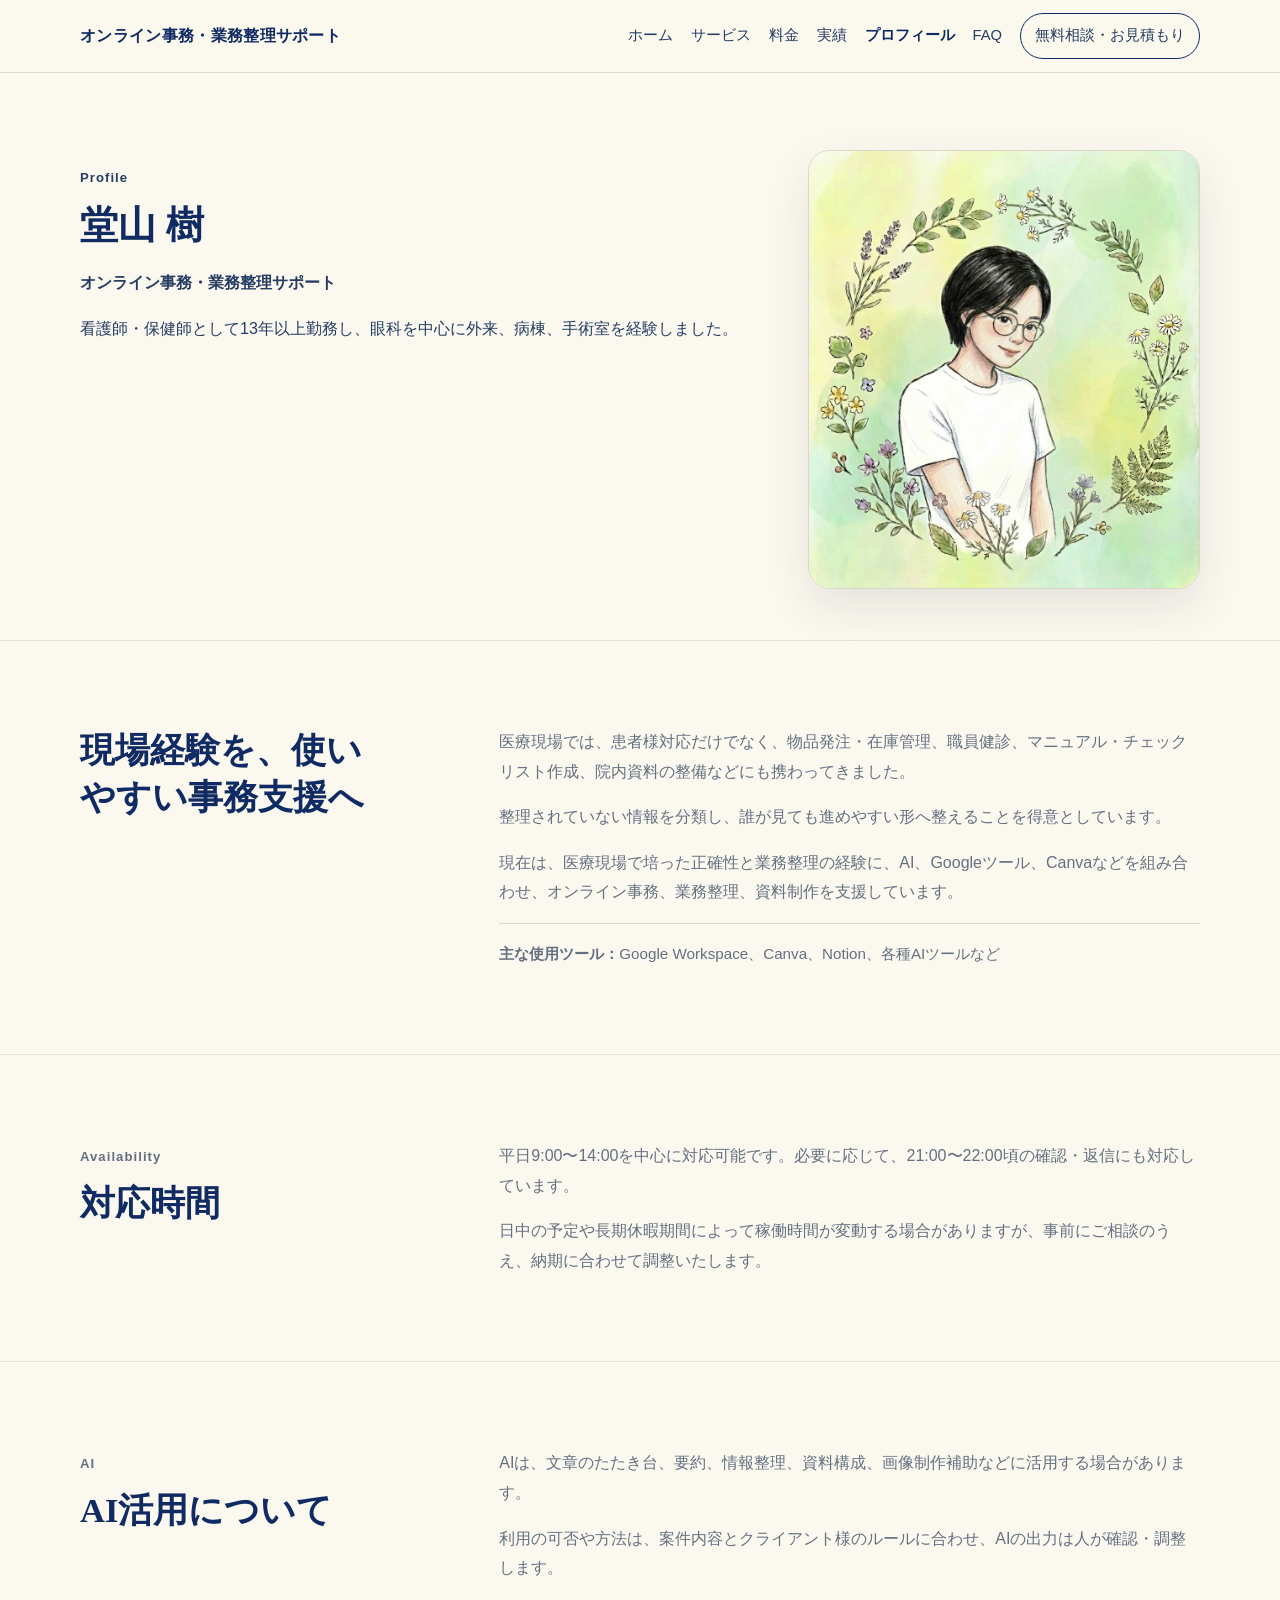
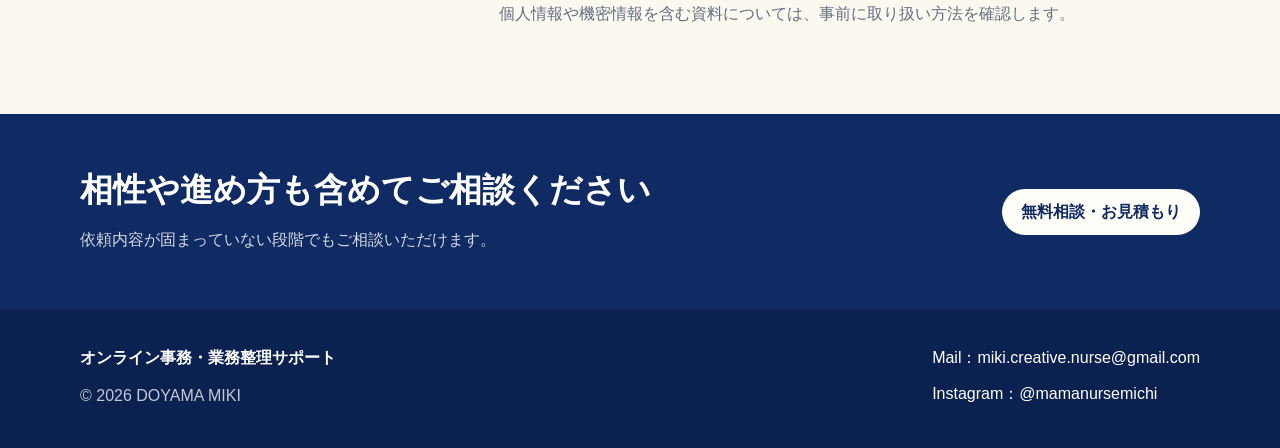
==== about.html @ f0bb1f7d "Refine portfolio copy and layout" ====
<!doctype html>
<html lang="ja">
<head>
  <meta charset="utf-8">
  <meta name="viewport" content="width=device-width, initial-scale=1">
  <title>プロフィール｜オンライン事務・業務整理サポート</title>
  <meta name="description" content="堂山樹のプロフィール、医療現場での経験、使用ツール、対応時間、AI活用方針を掲載しています。">
  <link rel="canonical" href="https://mikicreativenurse.github.io/about.html">
  <link rel="stylesheet" href="assets/css/style.css">
</head>
<body data-page="about">
  <a class="skip-link" href="#main">本文へ移動</a>
  <header class="site-header"><div class="container header-inner"><a class="brand" href="index.html">オンライン事務・<span>業務整理サポート</span></a><button class="menu-toggle" type="button" aria-controls="site-nav" aria-expanded="false">メニュー</button><nav class="site-nav" id="site-nav" aria-label="主要ナビゲーション"><a href="index.html">ホーム</a><a href="services.html">サービス</a><a href="pricing.html">料金</a><a href="works.html">実績</a><a href="about.html" aria-current="page">プロフィール</a><a href="faq.html">FAQ</a><a class="nav-cta form-link" href="#contact">無料相談・お見積もり</a></nav></div></header>
  <main id="main">
    <section class="page-hero about-hero"><div class="container about-layout"><div><p class="section-label">Profile</p><h1>堂山 樹</h1><p class="profile-role">オンライン事務・業務整理サポート</p><p>看護師・保健師として13年以上勤務し、眼科を中心に外来、病棟、手術室を経験しました。</p></div><img src="assets/images/profile-miki.jpeg" alt="堂山樹のプロフィールイラスト" width="920" height="1104"></div></section>

    <section class="section"><div class="container text-columns"><div><h2>現場経験を、使いやすい事務支援へ</h2></div><div><p>医療現場では、患者様対応だけでなく、物品発注・在庫管理、職員健診、マニュアル・チェックリスト作成、院内資料の整備などにも携わってきました。</p><p>整理されていない情報を分類し、誰が見ても進めやすい形へ整えることを得意としています。</p><p>現在は、医療現場で培った正確性と業務整理の経験に、AI、Googleツール、Canvaなどを組み合わせ、オンライン事務、業務整理、資料制作を支援しています。</p><p class="tool-inline"><strong>主な使用ツール：</strong>Google Workspace、Canva、Notion、各種AIツールなど</p></div></div></section>

    <section class="section"><div class="container text-columns"><div><p class="section-label">Availability</p><h2>対応時間</h2></div><div><p>平日9:00〜14:00を中心に対応可能です。必要に応じて、21:00〜22:00頃の確認・返信にも対応しています。</p><p>日中の予定や長期休暇期間によって稼働時間が変動する場合がありますが、事前にご相談のうえ、納期に合わせて調整いたします。</p></div></div></section>

    <section class="section"><div class="container text-columns"><div><p class="section-label">AI</p><h2>AI活用について</h2></div><div><p>AIは、文章のたたき台、要約、情報整理、資料構成、画像制作補助などに活用する場合があります。</p><p>利用の可否や方法は、案件内容とクライアント様のルールに合わせ、AIの出力は人が確認・調整します。</p><p>個人情報や機密情報を含む資料については、事前に取り扱い方法を確認します。</p></div></div></section>

    <section class="final-cta" id="contact"><div class="container cta-panel"><div><h2>相性や進め方も含めてご相談ください</h2><p>依頼内容が固まっていない段階でもご相談いただけます。</p></div><a class="button light form-link" href="#contact">無料相談・お見積もり</a></div></section>
  </main>
  <footer class="site-footer"><div class="container footer-grid"><div><strong>オンライン事務・業務整理サポート</strong><p>© 2026 DOYAMA MIKI</p></div><div><a href="mailto:miki.creative.nurse@gmail.com">Mail：miki.creative.nurse@gmail.com</a><a href="https://www.instagram.com/mamanursemichi" target="_blank" rel="noopener">Instagram：@mamanursemichi</a></div></div></footer>
  <script src="assets/js/main.js"></script>
</body>
</html>
---- assets/css/style.css ----
:root {
  --ivory: #fbf8ef;
  --paper: #fffdf8;
  --navy: #102b63;
  --navy-soft: #263d63;
  --text: #24313f;
  --muted: #647080;
  --sage: #7fa06f;
  --sage-soft: #dce8d3;
  --line: #ddd6c8;
  --shadow: 0 18px 45px rgba(21, 35, 52, .10);
  --radius: 8px;
  --serif: "Yu Mincho", "Hiragino Mincho ProN", "Noto Serif JP", serif;
  --sans: "Yu Gothic", "Yu Gothic UI", "Hiragino Kaku Gothic ProN", Meiryo, sans-serif;
}
* { box-sizing: border-box; }
html { scroll-behavior: smooth; }
body {
  margin: 0;
  font-family: var(--sans);
  color: var(--text);
  background: var(--ivory);
  font-size: 16px;
  line-height: 1.85;
  overflow-x: hidden;
}
a { color: var(--navy); text-decoration-thickness: 1px; text-underline-offset: 4px; }
a:hover { color: #315a91; }
img { max-width: 100%; display: block; height: auto; }
ul, ol { margin: 0; padding-left: 1.25em; }
li + li { margin-top: .35rem; }
h1, h2 { font-family: var(--serif); color: var(--navy); line-height: 1.35; margin: 0; font-weight: 700; text-wrap: balance; letter-spacing: 0; }
h1 { font-size: clamp(2rem, 3vw, 2.7rem); letter-spacing: 0; }
h1 span { display: inline-block; }
.hero-line-a span { display: inline; }
h2 { font-size: clamp(1.65rem, 2.7vw, 2.75rem); }
h3 { margin: 0 0 .55rem; color: var(--navy); font-size: 1.08rem; line-height: 1.45; }
p { margin: 0; }
p + p { margin-top: 1rem; }
button, input, textarea { font: inherit; }
.container { width: min(1120px, calc(100% - 48px)); margin: 0 auto; }
.narrow { width: min(820px, calc(100% - 48px)); }
.section { padding: clamp(52px, 7vw, 86px) 0; border-top: 1px solid rgba(221,214,200,.65); }
.section-tight { padding: clamp(42px, 6vw, 72px) 0 clamp(44px, 6vw, 72px); }
.compact-section { padding: 34px 0; }
.section-label, .lead-label, .service-kicker {
  display: inline-block;
  color: var(--sage);
  font-weight: 700;
  letter-spacing: .08em;
  font-size: .82rem;
  margin-bottom: .65rem;
}
.skip-link { position: absolute; left: 16px; top: -80px; background: var(--navy); color: #fff; padding: 10px 14px; z-index: 100; }
.skip-link:focus { top: 16px; }
.site-header {
  position: sticky;
  top: 0;
  z-index: 50;
  background: rgba(251,248,239,.94);
  backdrop-filter: blur(14px);
  border-bottom: 1px solid rgba(221,214,200,.8);
}
.header-inner { min-height: 72px; display: flex; align-items: center; justify-content: space-between; gap: 20px; }
.brand { font-weight: 700; color: var(--navy); text-decoration: none; font-size: 1rem; letter-spacing: .02em; white-space: nowrap; }
.site-nav { display: flex; align-items: center; gap: 18px; font-size: .92rem; }
.site-nav a { text-decoration: none; color: var(--navy-soft); }
.site-nav a[aria-current="page"] { color: var(--navy); font-weight: 700; }
.nav-cta { border: 1px solid var(--navy); padding: 8px 14px; border-radius: 999px; }
.menu-toggle { display: none; border: 1px solid var(--line); background: var(--paper); color: var(--navy); border-radius: 999px; padding: 8px 14px; min-height: 44px; }
.button { display: inline-flex; align-items: center; justify-content: center; min-height: 46px; padding: 10px 18px; border-radius: 999px; font-weight: 700; text-decoration: none; border: 1px solid transparent; line-height: 1.4; }
.button.primary { background: var(--navy); color: #fff; }
.button.secondary { border-color: var(--sage); background: rgba(255,255,255,.45); color: var(--navy); }
.button.light { background: var(--paper); color: var(--navy); }
.button-row { display: flex; gap: 12px; flex-wrap: wrap; margin-top: 28px; }
.text-link { font-weight: 700; }
.hero-layout { display: grid; grid-template-columns: minmax(0, 1fr) minmax(420px, .98fr); align-items: center; gap: clamp(18px, 3vw, 34px); }
.hero-copy p:not(.lead-label) { color: var(--navy-soft); font-size: 1.03rem; margin-top: 18px; max-width: 650px; }
.hero-visual { margin: 0 -2.5vw 0 0; position: relative; }
.hero-visual::before { content: ""; position: absolute; inset: 0 auto 0 0; width: 28%; background: linear-gradient(90deg, var(--ivory) 0%, rgba(251,248,239,.74) 38%, rgba(251,248,239,0) 100%); z-index: 1; pointer-events: none; }
.hero-visual img { border-radius: 0; box-shadow: 0 14px 34px rgba(21,35,52,.06); border: 0; aspect-ratio: 16 / 10; object-fit: cover; width: min(680px, 46vw); max-width: none; }
.split-heading { display: grid; grid-template-columns: minmax(220px, .7fr) minmax(0, 1fr); gap: 36px; align-items: end; margin-bottom: 28px; }
.split-heading > p { color: var(--muted); max-width: 680px; }
.service-overview { display: grid; gap: 18px; align-items: stretch; }
.service-feature, .service-list article, .work-card, .note-block, .price-table-wrap, .work-entry, .faq-item {
  background: rgba(255,253,248,.82);
  border: 1px solid var(--line);
  border-radius: var(--radius);
}
.service-feature { padding: 26px 0; min-height: 0; display: grid; grid-template-columns: minmax(0, 1fr) auto; gap: 24px; align-items: center; border-left: 0; border-right: 0; background: transparent; }
.service-feature h3 { font-size: 1.55rem; font-family: var(--serif); }
.service-feature-action { text-align: right; min-width: 150px; }
.service-list { display: grid; grid-template-columns: repeat(3, minmax(0, 1fr)); gap: 0; border-top: 1px solid var(--line); border-bottom: 1px solid var(--line); }
.service-list article { padding: 22px 18px; display: grid; grid-template-rows: auto 1fr auto auto; gap: 8px; align-items: start; border: 0; border-right: 1px solid var(--line); background: transparent; border-radius: 0; min-height: 100%; }
.service-list article:last-child { border-right: 0; }
.service-list article p { margin: 0; color: var(--muted); grid-column: 1 / -1; }
.service-list article a { grid-column: 1 / -1; font-weight: 700; }
.price-line { color: var(--navy); font-weight: 700; }
.price-strip { display: grid; grid-template-columns: 220px 1fr auto; gap: 24px; align-items: center; border-top: 2px solid var(--sage-soft); border-bottom: 2px solid var(--sage-soft); padding: 24px 0; }
.price-strip dl { margin: 0; display: grid; grid-template-columns: repeat(3, 1fr); gap: 16px; }
.price-strip dt { color: var(--muted); font-size: .9rem; }
.price-strip dd { margin: 0; color: var(--navy); font-size: 1.18rem; font-weight: 700; }
.reason-layout { display: grid; grid-template-columns: minmax(260px, .8fr) minmax(0, 1.2fr); gap: 54px; align-items: start; }
.reason-layout p { color: var(--muted); margin-top: 16px; }
.reason-list { list-style: none; counter-reset: reason; padding: 0; border-top: 1px solid var(--line); }
.reason-list li { counter-increment: reason; display: grid; grid-template-columns: 54px minmax(0, .8fr) minmax(0, 1.2fr); gap: 16px; padding: 22px 0; border-bottom: 1px solid var(--line); margin: 0; }
.reason-list li::before { content: "0" counter(reason); color: var(--sage); font-weight: 700; }
.reason-list strong { text-wrap: balance; }
.reason-list span { color: var(--muted); }
.works-preview { display: grid; grid-template-columns: repeat(3, 1fr); gap: 18px; }
.work-card { overflow: hidden; }
.work-card img { width: 100%; aspect-ratio: 4 / 3; object-fit: cover; background: #fff; }
.work-card div { padding: 18px; }
.work-card span { color: var(--sage); font-size: .82rem; font-weight: 700; }
.work-card p { color: var(--muted); font-size: .95rem; }
.center-link { text-align: center; margin-top: 26px; }
.about-mini { display: grid; grid-template-columns: 150px minmax(0, 1fr); gap: 28px; align-items: center; max-width: 850px; }
.about-mini img { border-radius: 18px; aspect-ratio: 1 / 1.12; object-fit: cover; object-position: center 34%; border: 1px solid var(--line); }
.about-mini p { color: var(--muted); }
.final-cta { padding: 54px 0; background: var(--navy); color: #fff; }
.cta-panel { display: grid; grid-template-columns: minmax(0, 1fr) auto; gap: 28px; align-items: center; }
.final-cta h2 { color: #fff; font-size: clamp(1.5rem, 2.6vw, 2.4rem); }
.final-cta p { margin-top: 12px; color: rgba(255,255,255,.82); }
.site-footer { padding: 34px 0; background: #0b214f; color: #fff; }
.footer-grid { display: grid; grid-template-columns: 1fr auto; gap: 24px; align-items: start; }
.site-footer p { color: rgba(255,255,255,.75); margin-top: 8px; }
.site-footer a { display: block; color: #fff; text-decoration: none; margin-bottom: 6px; }
.page-hero { padding: clamp(64px, 6vw, 80px) 0 clamp(30px, 4vw, 52px); }
.page-hero p { color: var(--navy-soft); margin-top: 16px; }
.detail-row { display: grid; grid-template-columns: minmax(250px, .72fr) minmax(0, 1.28fr); gap: 48px; align-items: start; }
.detail-body { border-top: 1px solid var(--line); padding-top: 8px; }
.detail-body h3 { margin-top: 20px; }
.inline-actions { display: flex; flex-wrap: wrap; gap: 14px; align-items: center; margin-top: 22px; }
.pricing-layout { display: grid; grid-template-columns: minmax(250px, .7fr) minmax(0, 1.3fr); gap: 38px; align-items: start; }
.price-table-wrap { overflow: hidden; }
.price-table { width: 100%; border-collapse: collapse; }
.price-table th, .price-table td { text-align: left; padding: 16px 18px; border-bottom: 1px solid var(--line); vertical-align: top; }
.price-table th { color: var(--navy); font-weight: 700; width: 48%; }
.price-table td { color: var(--text); font-weight: 700; }
.price-table tr:last-child th, .price-table tr:last-child td { border-bottom: 0; }
.note-block { padding: 24px; margin-top: 22px; }
.note-block h3 + p { margin-top: 0; }
.note-block h3:not(:first-child) { margin-top: 20px; }
.example-list { margin-top: 26px; }
.monitor-note { margin-top: 22px; border-left: 3px solid var(--sage); padding: 2px 0 2px 18px; color: var(--muted); font-size: .94rem; }
.monitor-note h3 { margin: 0 0 .3rem; font-size: 1rem; }
.monitor-note h3:not(:first-child) { margin-top: 1rem; }
.price-notice-section { padding: 32px 0; }
.price-notice { border-left: 3px solid var(--sage); padding-left: 18px; color: var(--navy-soft); }
.example-list > div { display: grid; grid-template-columns: repeat(3, 1fr); gap: 18px; margin-top: 12px; }
.example-list article { border-top: 2px solid var(--sage-soft); padding-top: 14px; }
.works-grid { display: grid; grid-template-columns: repeat(2, minmax(0, 1fr)); gap: 24px; align-items: start; }
.work-entry { overflow: hidden; display: grid; grid-template-rows: auto 1fr; }
.work-entry.wide, .work-entry.instagram-entry { grid-column: 1 / -1; grid-template-columns: minmax(320px, .9fr) minmax(0, 1.1fr); grid-template-rows: auto; }
.work-entry > img { width: 100%; max-height: 560px; object-fit: contain; background: #fff; padding: 10px; border-bottom: 1px solid var(--line); }
.work-entry.wide > img, .work-entry.instagram-entry > .insta-strip { border-bottom: 0; border-right: 1px solid var(--line); }
.work-entry > div:not(.insta-strip) { padding: 24px; }
.work-entry p { color: var(--muted); }
.work-entry .work-type { display: inline-block; margin: 4px 0 14px; padding: 3px 9px; border-left: 2px solid var(--sage); color: var(--sage); font-size: .82rem; font-weight: 700; }
.work-entry a { display: inline-block; margin-top: 18px; font-weight: 700; }
.insta-strip { display: flex; gap: 0; padding: 18px; background: var(--paper); align-items: center; justify-content: center; }
.insta-strip img { width: 34%; aspect-ratio: 1 / 1; object-fit: cover; border: 1px solid var(--line); box-shadow: var(--shadow); }
.insta-strip img:nth-child(2) { transform: translateY(-10px); margin-left: -18px; z-index: 2; }
.insta-strip img:nth-child(3) { transform: translateY(12px); margin-left: -18px; }
.about-layout { display: grid; grid-template-columns: minmax(0, 65%) minmax(220px, 35%); gap: 26px; align-items: start; }
.about-layout img { border-radius: 22px; border: 1px solid var(--line); box-shadow: var(--shadow); aspect-ratio: 1 / 1.12; object-fit: cover; object-position: center 34%; }
.profile-role { font-weight: 700; color: var(--navy); }
.text-columns, .tool-layout { display: grid; grid-template-columns: minmax(240px, .7fr) minmax(0, 1.3fr); gap: 42px; align-items: start; }
.text-columns p { color: var(--muted); }
.tool-inline { padding-top: 16px; border-top: 1px solid var(--line); font-size: .95rem; }
.tool-list { list-style: none; padding: 0; display: grid; grid-template-columns: repeat(3, 1fr); gap: 12px; }
.tool-list li { margin: 0; padding: 13px 14px; border-top: 1px solid var(--line); color: var(--navy); font-weight: 700; }
.faq-list { max-width: 880px; }
.faq-item { margin-bottom: 12px; overflow: hidden; }
.faq-item h2 { font-family: var(--sans); font-size: 1rem; }
.faq-item button { width: 100%; min-height: 58px; text-align: left; border: 0; background: transparent; color: var(--navy); font-weight: 700; padding: 16px 54px 16px 18px; position: relative; cursor: pointer; }
.faq-item button::after { content: "+"; position: absolute; right: 20px; top: 50%; transform: translateY(-50%); color: var(--sage); font-size: 1.4rem; }
.faq-item button[aria-expanded="true"]::after { content: "−"; }
.faq-panel { display: none; padding: 0 18px 18px; color: var(--muted); }
.faq-item.is-open .faq-panel { display: block; }
:focus-visible { outline: 3px solid rgba(127,160,111,.65); outline-offset: 3px; }
@media (max-width: 980px) {
  .site-nav { position: fixed; inset: 72px 16px auto 16px; display: none; flex-direction: column; align-items: stretch; gap: 0; background: var(--paper); border: 1px solid var(--line); border-radius: 16px; box-shadow: var(--shadow); padding: 12px; }
  .site-nav.is-open { display: flex; }
  .site-nav a { padding: 12px; border-bottom: 1px solid rgba(221,214,200,.65); }
  .site-nav a:last-child { border-bottom: 0; }
  .nav-cta { border-radius: 8px; text-align: center; margin-top: 8px; }
  .menu-toggle { display: inline-flex; align-items: center; justify-content: center; }
  .hero-layout, .service-overview, .reason-layout, .detail-row, .pricing-layout, .text-columns, .tool-layout { grid-template-columns: 1fr; }
  .hero-layout { gap: 28px; }
  .hero-visual { margin-right: 0; }
  .hero-visual::before { display: none; }
  .hero-visual img { width: 100%; max-width: 100%; }
  .split-heading, .price-strip, .cta-panel, .footer-grid, .about-layout { grid-template-columns: 1fr; }
  .service-list, .price-strip dl, .works-preview, .example-list > div { grid-template-columns: 1fr; }
  .service-list article { border-right: 0; border-bottom: 1px solid var(--line); }
  .service-list article:last-child { border-bottom: 0; }
  .work-entry.wide, .work-entry.instagram-entry { grid-template-columns: 1fr; }
  .work-entry.wide > img, .work-entry.instagram-entry > .insta-strip { border-right: 0; border-bottom: 1px solid var(--line); }
  .tool-list { grid-template-columns: repeat(2, 1fr); }
}
@media (max-width: 640px) {
  body { font-size: 16px; line-height: 1.78; }
  .container, .narrow { width: min(100% - 34px, 1120px); }
  .header-inner { min-height: 64px; }
  .brand { font-size: .92rem; max-width: 220px; white-space: normal; line-height: 1.35; }
  .brand span { display: block; }
  .site-nav { inset: 64px 12px auto 12px; }
  .page-hero { padding: 44px 0 34px; }
  .section { padding: 46px 0; }
  .section-tight { padding-top: 28px; }
  h1 { font-size: clamp(1.48rem, 6.3vw, 1.85rem); }
  h1 span { display: block; }
  .hero-line-a span { display: block; }
  .hero-copy h1 span:last-child { display: inline-block; white-space: nowrap; }
  h2 { font-size: clamp(1.45rem, 7vw, 2rem); }
  .hero-copy p:not(.lead-label) { font-size: 1rem; }
  .hero-visual img { aspect-ratio: 16 / 10; max-height: 260px; }
  .button-row, .inline-actions { flex-direction: column; align-items: stretch; }
  .button { width: 100%; }
  .service-list article { grid-template-columns: 1fr; }
  .service-feature { grid-template-columns: 1fr; gap: 12px; }
  .service-feature-action { text-align: left; min-width: 0; }
  .service-feature, .service-list article, .note-block, .work-entry > div:not(.insta-strip) { padding: 18px; }
  .reason-list li { grid-template-columns: 42px 1fr; }
  .reason-list span { grid-column: 2; }
  .about-mini { grid-template-columns: 1fr; }
  .about-mini img { width: 150px; }
  .works-grid { grid-template-columns: 1fr; }
  .work-entry > img { max-height: none; }
  .insta-strip { min-height: 260px; }
  .insta-strip { overflow: hidden; }
  .insta-strip img { width: 38%; }
  .tool-list { grid-template-columns: 1fr; }
  .price-table, .price-table tbody, .price-table tr, .price-table th, .price-table td { display: block; width: 100%; }
  .price-table th { padding-bottom: 4px; border-bottom: 0; }
  .price-table td { padding-top: 0; }
  .about-layout img { width: 220px; }
}
@media (prefers-reduced-motion: reduce) {
  *, *::before, *::after { animation-duration: .001ms !important; animation-iteration-count: 1 !important; scroll-behavior: auto !important; transition-duration: .001ms !important; }
}
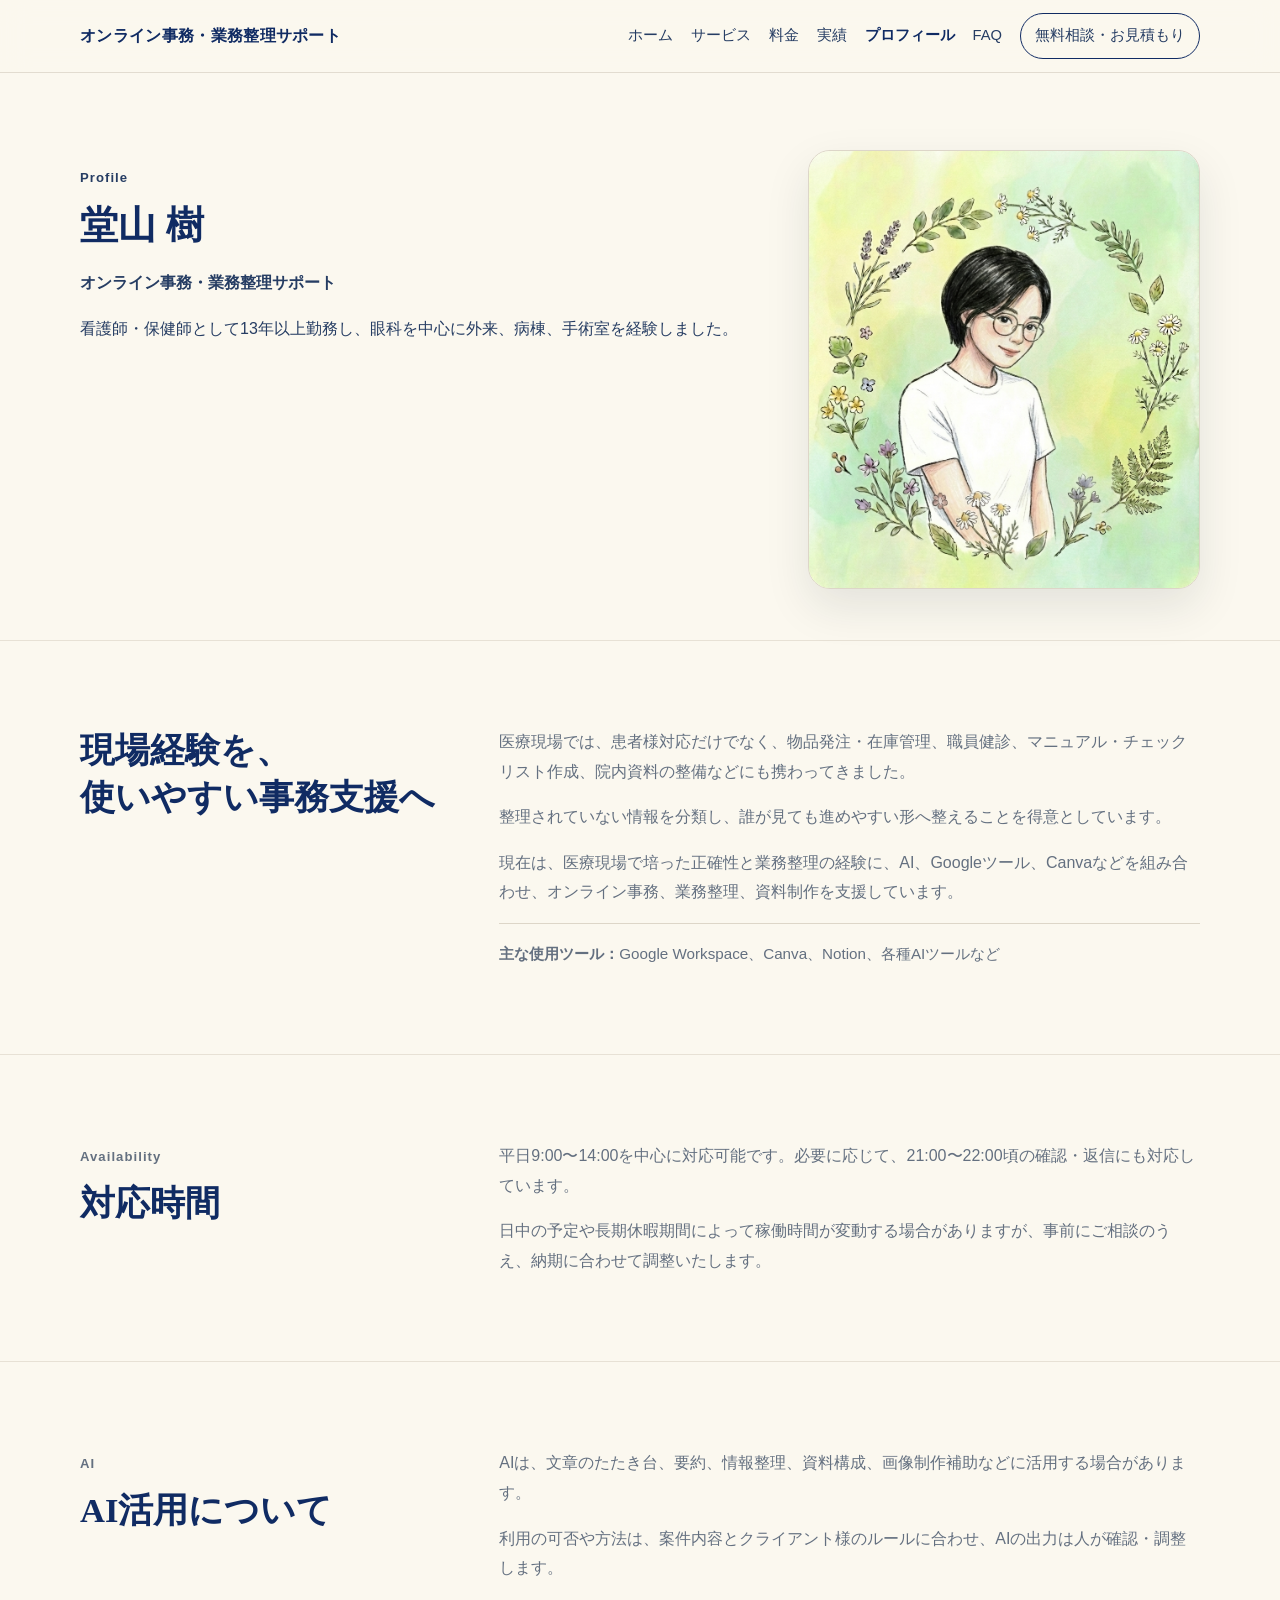
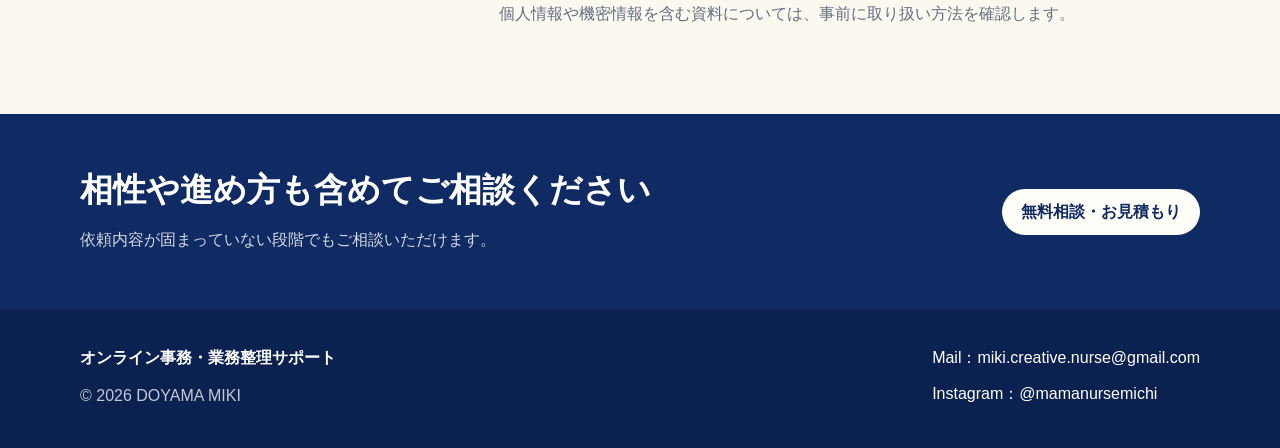
==== commit a2859414: "Apply final pre-publication review fixes" ====
--- a/about.html
+++ b/about.html
@@ -14,13 +14,13 @@
   <main id="main">
     <section class="page-hero about-hero"><div class="container about-layout"><div><p class="section-label">Profile</p><h1>堂山 樹</h1><p class="profile-role">オンライン事務・業務整理サポート</p><p>看護師・保健師として13年以上勤務し、眼科を中心に外来、病棟、手術室を経験しました。</p></div><img src="assets/images/profile-miki.jpeg" alt="堂山樹のプロフィールイラスト" width="920" height="1104"></div></section>
 
-    <section class="section"><div class="container text-columns"><div><h2>現場経験を、使いやすい事務支援へ</h2></div><div><p>医療現場では、患者様対応だけでなく、物品発注・在庫管理、職員健診、マニュアル・チェックリスト作成、院内資料の整備などにも携わってきました。</p><p>整理されていない情報を分類し、誰が見ても進めやすい形へ整えることを得意としています。</p><p>現在は、医療現場で培った正確性と業務整理の経験に、AI、Googleツール、Canvaなどを組み合わせ、オンライン事務、業務整理、資料制作を支援しています。</p><p class="tool-inline"><strong>主な使用ツール：</strong>Google Workspace、Canva、Notion、各種AIツールなど</p></div></div></section>
+    <section class="section"><div class="container text-columns"><div><h2>現場経験を、<span class="no-break">使いやすい</span>事務支援へ</h2></div><div><p>医療現場では、患者様対応だけでなく、物品発注・在庫管理、職員健診、<span class="no-break">マニュアル</span>・チェックリスト作成、院内資料の整備などにも携わってきました。</p><p>整理されていない情報を分類し、誰が見ても進めやすい形へ整えることを得意としています。</p><p>現在は、医療現場で培った正確性と業務整理の経験に、AI、Googleツール、Canvaなどを組み合わせ、オンライン事務、業務整理、資料制作を支援しています。</p><p class="tool-inline"><strong>主な使用ツール：</strong>Google Workspace、Canva、Notion、各種AIツールなど</p></div></div></section>
 
     <section class="section"><div class="container text-columns"><div><p class="section-label">Availability</p><h2>対応時間</h2></div><div><p>平日9:00〜14:00を中心に対応可能です。必要に応じて、21:00〜22:00頃の確認・返信にも対応しています。</p><p>日中の予定や長期休暇期間によって稼働時間が変動する場合がありますが、事前にご相談のうえ、納期に合わせて調整いたします。</p></div></div></section>
 
-    <section class="section"><div class="container text-columns"><div><p class="section-label">AI</p><h2>AI活用について</h2></div><div><p>AIは、文章のたたき台、要約、情報整理、資料構成、画像制作補助などに活用する場合があります。</p><p>利用の可否や方法は、案件内容とクライアント様のルールに合わせ、AIの出力は人が確認・調整します。</p><p>個人情報や機密情報を含む資料については、事前に取り扱い方法を確認します。</p></div></div></section>
+    <section class="section"><div class="container text-columns"><div><p class="section-label">AI</p><h2>AI活用について</h2></div><div><p>AIは、文章のたたき台、要約、情報整理、資料構成、画像制作補助などに活用する場合があります。</p><p>利用の可否や方法は、案件内容とクライアント様のルールに合わせ、AIの出力は人が<span class="no-break">確認</span>・調整します。</p><p>個人情報や機密情報を含む資料については、事前に取り扱い方法を確認します。</p></div></div></section>
 
-    <section class="final-cta" id="contact"><div class="container cta-panel"><div><h2>相性や進め方も含めてご相談ください</h2><p>依頼内容が固まっていない段階でもご相談いただけます。</p></div><a class="button light form-link" href="#contact">無料相談・お見積もり</a></div></section>
+    <section class="final-cta" id="contact"><div class="container cta-panel"><div><h2>相性や進め方も<span class="no-break">含めて</span>ご相談ください</h2><p>依頼内容が固まっていない段階でもご相談いただけます。</p></div><a class="button light form-link" href="#contact">無料相談・お見積もり</a></div></section>
   </main>
   <footer class="site-footer"><div class="container footer-grid"><div><strong>オンライン事務・業務整理サポート</strong><p>© 2026 DOYAMA MIKI</p></div><div><a href="mailto:miki.creative.nurse@gmail.com">Mail：miki.creative.nurse@gmail.com</a><a href="https://www.instagram.com/mamanursemichi" target="_blank" rel="noopener">Instagram：@mamanursemichi</a></div></div></footer>
   <script src="assets/js/main.js"></script>
--- a/assets/css/style.css
+++ b/assets/css/style.css
@@ -29,10 +29,11 @@
 img { max-width: 100%; display: block; height: auto; }
 ul, ol { margin: 0; padding-left: 1.25em; }
 li + li { margin-top: .35rem; }
-h1, h2 { font-family: var(--serif); color: var(--navy); line-height: 1.35; margin: 0; font-weight: 700; text-wrap: balance; letter-spacing: 0; }
+h1, h2 { font-family: var(--serif); color: var(--navy); line-height: 1.35; margin: 0; font-weight: 700; letter-spacing: 0; line-break: strict; overflow-wrap: anywhere; }
 h1 { font-size: clamp(2rem, 3vw, 2.7rem); letter-spacing: 0; }
 h1 span { display: inline-block; }
 .hero-line-a span { display: inline; }
+.no-break { white-space: nowrap; }
 h2 { font-size: clamp(1.65rem, 2.7vw, 2.75rem); }
 h3 { margin: 0 0 .55rem; color: var(--navy); font-size: 1.08rem; line-height: 1.45; }
 p { margin: 0; }
@@ -105,7 +106,7 @@
 .reason-list { list-style: none; counter-reset: reason; padding: 0; border-top: 1px solid var(--line); }
 .reason-list li { counter-increment: reason; display: grid; grid-template-columns: 54px minmax(0, .8fr) minmax(0, 1.2fr); gap: 16px; padding: 22px 0; border-bottom: 1px solid var(--line); margin: 0; }
 .reason-list li::before { content: "0" counter(reason); color: var(--sage); font-weight: 700; }
-.reason-list strong { text-wrap: balance; }
+.reason-list strong { line-break: strict; }
 .reason-list span { color: var(--muted); }
 .works-preview { display: grid; grid-template-columns: repeat(3, 1fr); gap: 18px; }
 .work-card { overflow: hidden; }
@@ -151,9 +152,10 @@
 .example-list article { border-top: 2px solid var(--sage-soft); padding-top: 14px; }
 .works-grid { display: grid; grid-template-columns: repeat(2, minmax(0, 1fr)); gap: 24px; align-items: start; }
 .work-entry { overflow: hidden; display: grid; grid-template-rows: auto 1fr; }
-.work-entry.wide, .work-entry.instagram-entry { grid-column: 1 / -1; grid-template-columns: minmax(320px, .9fr) minmax(0, 1.1fr); grid-template-rows: auto; }
+.work-entry.wide { grid-column: 1 / -1; grid-template-columns: minmax(320px, .9fr) minmax(0, 1.1fr); grid-template-rows: auto; }
 .work-entry > img { width: 100%; max-height: 560px; object-fit: contain; background: #fff; padding: 10px; border-bottom: 1px solid var(--line); }
-.work-entry.wide > img, .work-entry.instagram-entry > .insta-strip { border-bottom: 0; border-right: 1px solid var(--line); }
+.work-entry.wide > img { border-bottom: 0; border-right: 1px solid var(--line); }
+.work-entry.instagram-entry > .insta-strip { border-bottom: 1px solid var(--line); }
 .work-entry > div:not(.insta-strip) { padding: 24px; }
 .work-entry p { color: var(--muted); }
 .work-entry .work-type { display: inline-block; margin: 4px 0 14px; padding: 3px 9px; border-left: 2px solid var(--sage); color: var(--sage); font-size: .82rem; font-weight: 700; }
@@ -195,7 +197,7 @@
   .service-list, .price-strip dl, .works-preview, .example-list > div { grid-template-columns: 1fr; }
   .service-list article { border-right: 0; border-bottom: 1px solid var(--line); }
   .service-list article:last-child { border-bottom: 0; }
-  .work-entry.wide, .work-entry.instagram-entry { grid-template-columns: 1fr; }
+  .work-entry.wide { grid-template-columns: 1fr; }
   .work-entry.wide > img, .work-entry.instagram-entry > .insta-strip { border-right: 0; border-bottom: 1px solid var(--line); }
   .tool-list { grid-template-columns: repeat(2, 1fr); }
 }
@@ -226,6 +228,7 @@
   .reason-list span { grid-column: 2; }
   .about-mini { grid-template-columns: 1fr; }
   .about-mini img { width: 150px; }
+  .work-card img { aspect-ratio: 16 / 10; object-fit: contain; background: #fff; max-height: 190px; padding: 8px; }
   .works-grid { grid-template-columns: 1fr; }
   .work-entry > img { max-height: none; }
   .insta-strip { min-height: 260px; }
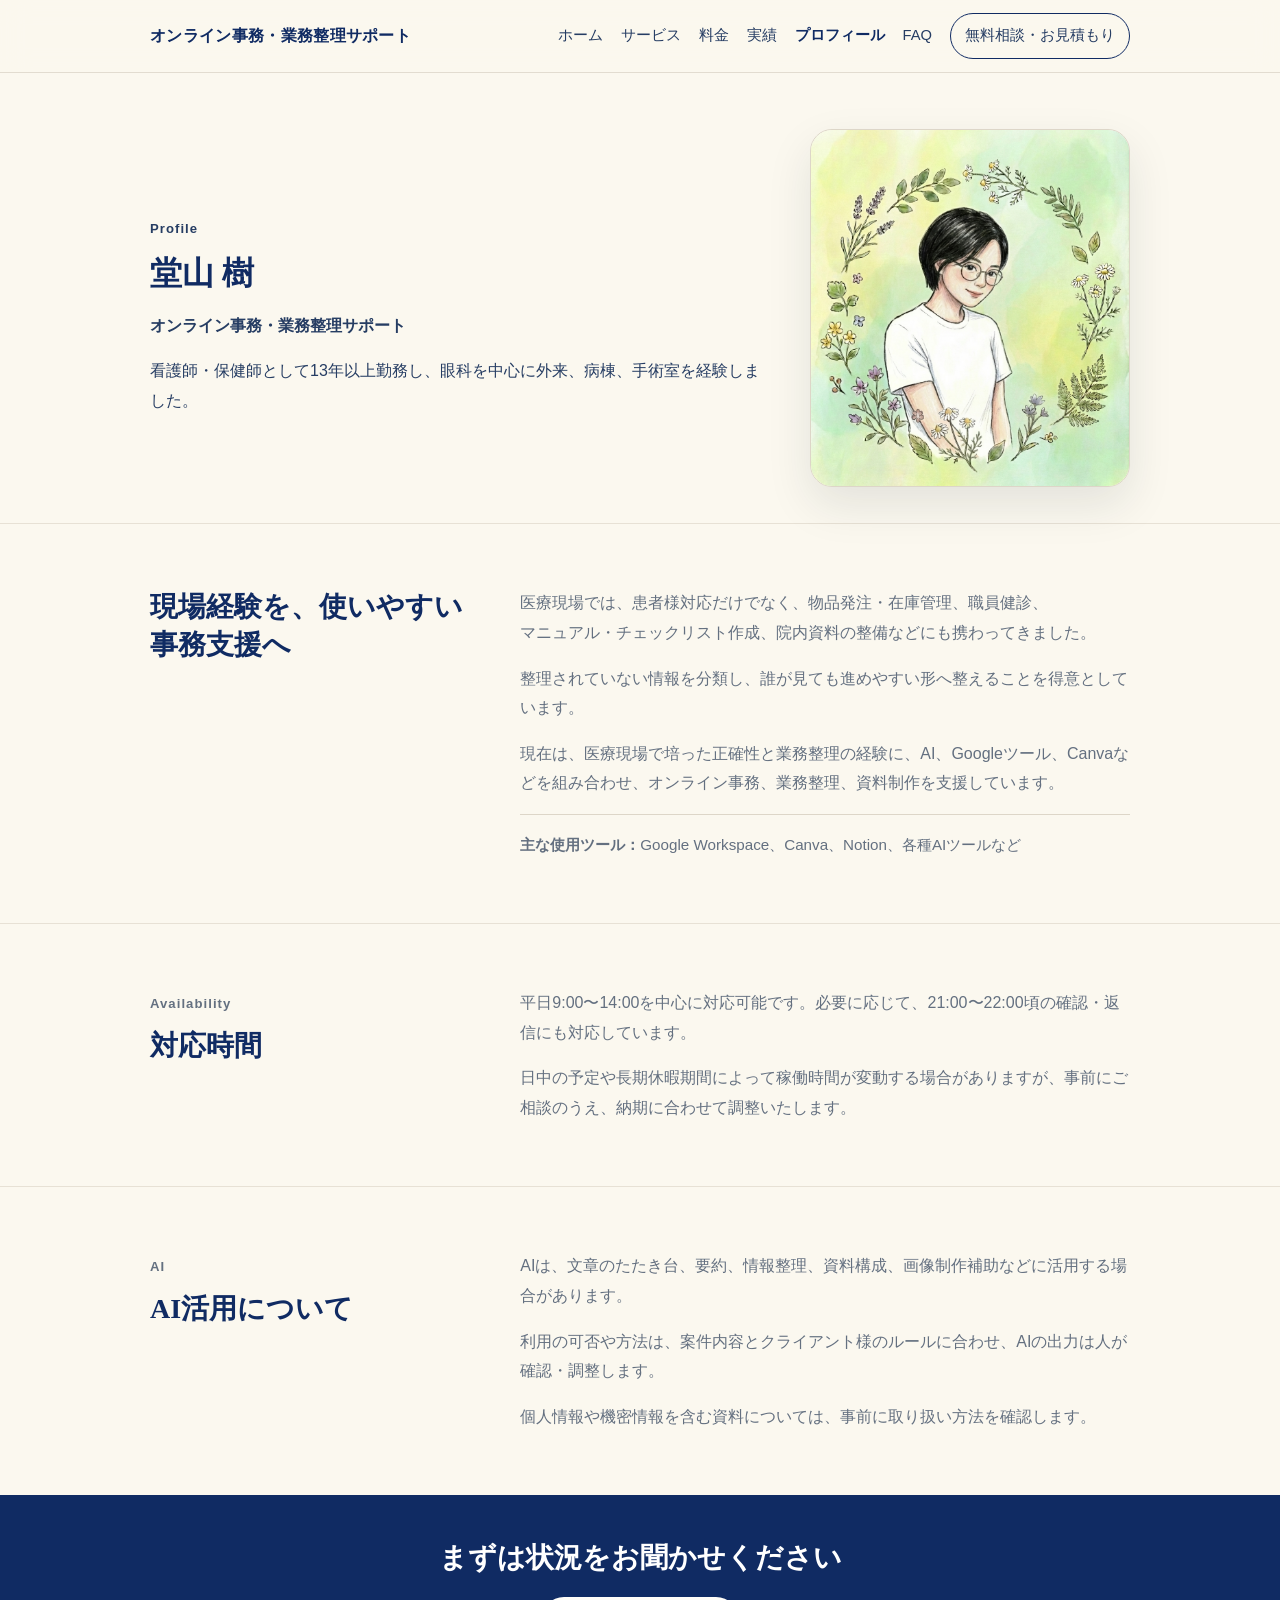
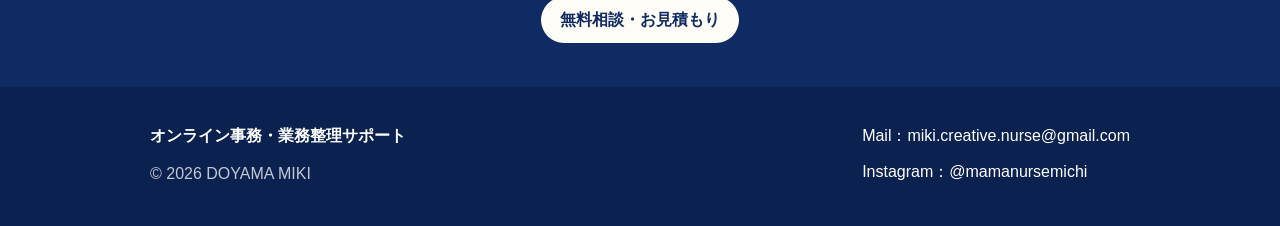
==== commit 23901394: "Tune information density and visual hierarchy" ====
--- a/about.html
+++ b/about.html
@@ -20,7 +20,7 @@
 
     <section class="section"><div class="container text-columns"><div><p class="section-label">AI</p><h2>AI活用について</h2></div><div><p>AIは、文章のたたき台、要約、情報整理、資料構成、画像制作補助などに活用する場合があります。</p><p>利用の可否や方法は、案件内容とクライアント様のルールに合わせ、AIの出力は人が<span class="no-break">確認</span>・調整します。</p><p>個人情報や機密情報を含む資料については、事前に取り扱い方法を確認します。</p></div></div></section>
 
-    <section class="final-cta" id="contact"><div class="container cta-panel"><div><h2>相性や進め方も<span class="no-break">含めて</span>ご相談ください</h2><p>依頼内容が固まっていない段階でもご相談いただけます。</p></div><a class="button light form-link" href="#contact">無料相談・お見積もり</a></div></section>
+    <section class="final-cta" id="contact"><div class="container cta-panel"><div><h2>まずは状況をお聞かせください</h2></div><a class="button light form-link" href="#contact">無料相談・お見積もり</a></div></section>
   </main>
   <footer class="site-footer"><div class="container footer-grid"><div><strong>オンライン事務・業務整理サポート</strong><p>© 2026 DOYAMA MIKI</p></div><div><a href="mailto:miki.creative.nurse@gmail.com">Mail：miki.creative.nurse@gmail.com</a><a href="https://www.instagram.com/mamanursemichi" target="_blank" rel="noopener">Instagram：@mamanursemichi</a></div></div></footer>
   <script src="assets/js/main.js"></script>
--- a/assets/css/style.css
+++ b/assets/css/style.css
@@ -32,6 +32,8 @@
 h1, h2 { font-family: var(--serif); color: var(--navy); line-height: 1.35; margin: 0; font-weight: 700; letter-spacing: 0; line-break: strict; overflow-wrap: anywhere; }
 h1 { font-size: clamp(2rem, 3vw, 2.7rem); letter-spacing: 0; }
 h1 span { display: inline-block; }
+.hero-copy h1 { font-size: clamp(1.92rem, 2.75vw, 2.55rem); }
+.hero-copy h1 > span { display: block; }
 .hero-line-a span { display: inline; }
 .no-break { white-space: nowrap; }
 h2 { font-size: clamp(1.65rem, 2.7vw, 2.75rem); }
@@ -82,17 +84,17 @@
 .hero-visual img { border-radius: 0; box-shadow: 0 14px 34px rgba(21,35,52,.06); border: 0; aspect-ratio: 16 / 10; object-fit: cover; width: min(680px, 46vw); max-width: none; }
 .split-heading { display: grid; grid-template-columns: minmax(220px, .7fr) minmax(0, 1fr); gap: 36px; align-items: end; margin-bottom: 28px; }
 .split-heading > p { color: var(--muted); max-width: 680px; }
-.service-overview { display: grid; gap: 18px; align-items: stretch; }
-.service-feature, .service-list article, .work-card, .note-block, .price-table-wrap, .work-entry, .faq-item {
+.service-overview { display: grid; gap: 32px; align-items: stretch; }
+.service-feature, .service-list article, .work-card, .price-table-wrap, .work-entry, .faq-item {
   background: rgba(255,253,248,.82);
   border: 1px solid var(--line);
   border-radius: var(--radius);
 }
-.service-feature { padding: 26px 0; min-height: 0; display: grid; grid-template-columns: minmax(0, 1fr) auto; gap: 24px; align-items: center; border-left: 0; border-right: 0; background: transparent; }
+.service-feature { padding: 20px 0 22px; min-height: 0; display: grid; grid-template-columns: minmax(0, 600px) minmax(140px, max-content); gap: 24px; align-items: center; justify-content: start; border-left: 0; border-right: 0; background: transparent; }
 .service-feature h3 { font-size: 1.55rem; font-family: var(--serif); }
-.service-feature-action { text-align: right; min-width: 150px; }
+.service-feature-action { text-align: left; min-width: 140px; }
 .service-list { display: grid; grid-template-columns: repeat(3, minmax(0, 1fr)); gap: 0; border-top: 1px solid var(--line); border-bottom: 1px solid var(--line); }
-.service-list article { padding: 22px 18px; display: grid; grid-template-rows: auto 1fr auto auto; gap: 8px; align-items: start; border: 0; border-right: 1px solid var(--line); background: transparent; border-radius: 0; min-height: 100%; }
+.service-list article { padding: 24px 22px; display: grid; grid-template-rows: auto 1fr auto auto; gap: 10px; align-items: start; border: 0; border-right: 1px solid var(--line); background: transparent; border-radius: 0; min-height: 100%; }
 .service-list article:last-child { border-right: 0; }
 .service-list article p { margin: 0; color: var(--muted); grid-column: 1 / -1; }
 .service-list article a { grid-column: 1 / -1; font-weight: 700; }
@@ -118,9 +120,9 @@
 .about-mini { display: grid; grid-template-columns: 150px minmax(0, 1fr); gap: 28px; align-items: center; max-width: 850px; }
 .about-mini img { border-radius: 18px; aspect-ratio: 1 / 1.12; object-fit: cover; object-position: center 34%; border: 1px solid var(--line); }
 .about-mini p { color: var(--muted); }
-.final-cta { padding: 54px 0; background: var(--navy); color: #fff; }
-.cta-panel { display: grid; grid-template-columns: minmax(0, 1fr) auto; gap: 28px; align-items: center; }
-.final-cta h2 { color: #fff; font-size: clamp(1.5rem, 2.6vw, 2.4rem); }
+.final-cta { padding: 44px 0; background: var(--navy); color: #fff; }
+.cta-panel { display: grid; grid-template-columns: 1fr; gap: 20px; align-items: center; justify-items: center; text-align: center; }
+.final-cta h2 { color: #fff; font-size: clamp(1.5rem, 2.2vw, 1.75rem); }
 .final-cta p { margin-top: 12px; color: rgba(255,255,255,.82); }
 .site-footer { padding: 34px 0; background: #0b214f; color: #fff; }
 .footer-grid { display: grid; grid-template-columns: 1fr auto; gap: 24px; align-items: start; }
@@ -130,7 +132,8 @@
 .page-hero p { color: var(--navy-soft); margin-top: 16px; }
 .detail-row { display: grid; grid-template-columns: minmax(250px, .72fr) minmax(0, 1.28fr); gap: 48px; align-items: start; }
 .detail-body { border-top: 1px solid var(--line); padding-top: 8px; }
-.detail-body h3 { margin-top: 20px; }
+.detail-body h3 { margin-top: 32px; padding-top: 16px; border-top: 1px solid var(--line); }
+.detail-body h3:first-child { margin-top: 0; padding-top: 0; border-top: 0; }
 .inline-actions { display: flex; flex-wrap: wrap; gap: 14px; align-items: center; margin-top: 22px; }
 .pricing-layout { display: grid; grid-template-columns: minmax(250px, .7fr) minmax(0, 1.3fr); gap: 38px; align-items: start; }
 .price-table-wrap { overflow: hidden; }
@@ -139,13 +142,16 @@
 .price-table th { color: var(--navy); font-weight: 700; width: 48%; }
 .price-table td { color: var(--text); font-weight: 700; }
 .price-table tr:last-child th, .price-table tr:last-child td { border-bottom: 0; }
-.note-block { padding: 24px; margin-top: 22px; }
+.note-block { margin-top: 22px; border-left: 3px solid var(--sage); padding: 2px 0 2px 18px; color: var(--muted); font-size: .95rem; }
+.note-block h3 { margin: 0 0 .3rem; font-size: 1rem; }
 .note-block h3 + p { margin-top: 0; }
 .note-block h3:not(:first-child) { margin-top: 20px; }
 .example-list { margin-top: 26px; }
 .monitor-note { margin-top: 22px; border-left: 3px solid var(--sage); padding: 2px 0 2px 18px; color: var(--muted); font-size: .94rem; }
 .monitor-note h3 { margin: 0 0 .3rem; font-size: 1rem; }
 .monitor-note h3:not(:first-child) { margin-top: 1rem; }
+.pack-note { margin-top: 24px; border-left: 3px solid var(--sage); padding: 2px 0 2px 18px; color: var(--muted); font-size: .94rem; }
+.pack-note h3 { margin: 0 0 .3rem; font-size: 1rem; }
 .price-notice-section { padding: 32px 0; }
 .price-notice { border-left: 3px solid var(--sage); padding-left: 18px; color: var(--navy-soft); }
 .example-list > div { display: grid; grid-template-columns: repeat(3, 1fr); gap: 18px; margin-top: 12px; }
@@ -194,12 +200,19 @@
   .hero-visual::before { display: none; }
   .hero-visual img { width: 100%; max-width: 100%; }
   .split-heading, .price-strip, .cta-panel, .footer-grid, .about-layout { grid-template-columns: 1fr; }
-  .service-list, .price-strip dl, .works-preview, .example-list > div { grid-template-columns: 1fr; }
-  .service-list article { border-right: 0; border-bottom: 1px solid var(--line); }
+  .service-feature { grid-template-columns: 1fr; gap: 12px; }
+  .service-list { grid-template-columns: repeat(2, minmax(0, 1fr)); }
+  .price-strip dl, .works-preview, .example-list > div { grid-template-columns: 1fr; }
+  .service-list article { border-bottom: 1px solid var(--line); }
+  .service-list article:nth-child(2) { border-right: 0; }
+  .service-list article:nth-child(3) { grid-column: 1 / -1; border-right: 0; }
   .service-list article:last-child { border-bottom: 0; }
   .work-entry.wide { grid-template-columns: 1fr; }
   .work-entry.wide > img, .work-entry.instagram-entry > .insta-strip { border-right: 0; border-bottom: 1px solid var(--line); }
   .tool-list { grid-template-columns: repeat(2, 1fr); }
+}
+@media (max-width: 1280px) {
+  .hero-visual { margin-right: 0; }
 }
 @media (max-width: 640px) {
   body { font-size: 16px; line-height: 1.78; }
@@ -220,10 +233,13 @@
   .hero-visual img { aspect-ratio: 16 / 10; max-height: 260px; }
   .button-row, .inline-actions { flex-direction: column; align-items: stretch; }
   .button { width: 100%; }
-  .service-list article { grid-template-columns: 1fr; }
+  .service-list article { grid-template-columns: 1fr; padding: 22px 0; }
+  .service-list { grid-template-columns: 1fr; }
+  .service-list article, .service-list article:nth-child(3) { grid-column: auto; border-right: 0; }
   .service-feature { grid-template-columns: 1fr; gap: 12px; }
   .service-feature-action { text-align: left; min-width: 0; }
-  .service-feature, .service-list article, .note-block, .work-entry > div:not(.insta-strip) { padding: 18px; }
+  .service-feature, .work-entry > div:not(.insta-strip) { padding: 18px; }
+  .note-block { padding: 2px 0 2px 16px; }
   .reason-list li { grid-template-columns: 42px 1fr; }
   .reason-list span { grid-column: 2; }
   .about-mini { grid-template-columns: 1fr; }
@@ -239,6 +255,29 @@
   .price-table th { padding-bottom: 4px; border-bottom: 0; }
   .price-table td { padding-top: 0; }
   .about-layout img { width: 220px; }
+  .final-cta { padding: 36px 0; }
+  .final-cta h2 { font-size: 1.5rem; }
+}
+@media (min-width: 981px) and (max-width: 1180px) {
+  .service-list { grid-template-columns: repeat(2, minmax(0, 1fr)); }
+  .service-list article:nth-child(2) { border-right: 0; }
+  .service-list article:nth-child(3) { border-top: 1px solid var(--line); }
+}
+body[data-page="pricing"] .example-list { margin-top: 52px; }
+body[data-page="about"] .container { width: min(980px, calc(100% - 48px)); }
+body[data-page="about"] .page-hero { padding: 56px 0 36px; }
+body[data-page="about"] .section { padding: 64px 0; }
+body[data-page="about"] .about-layout { align-items: center; gap: 22px; }
+body[data-page="about"] .about-layout img { width: min(320px, 100%); justify-self: end; }
+body[data-page="about"] h1 { font-size: 2rem; }
+body[data-page="about"] h2 { font-size: clamp(1.6rem, 2.5vw, 1.75rem); }
+@media (max-width: 980px) {
+  body[data-page="about"] .about-layout img { justify-self: start; }
+}
+@media (max-width: 640px) {
+  body[data-page="about"] .container { width: min(100% - 34px, 980px); }
+  body[data-page="about"] .page-hero { padding: 44px 0 32px; }
+  body[data-page="about"] .section { padding: 48px 0; }
 }
 @media (prefers-reduced-motion: reduce) {
   *, *::before, *::after { animation-duration: .001ms !important; animation-iteration-count: 1 !important; scroll-behavior: auto !important; transition-duration: .001ms !important; }
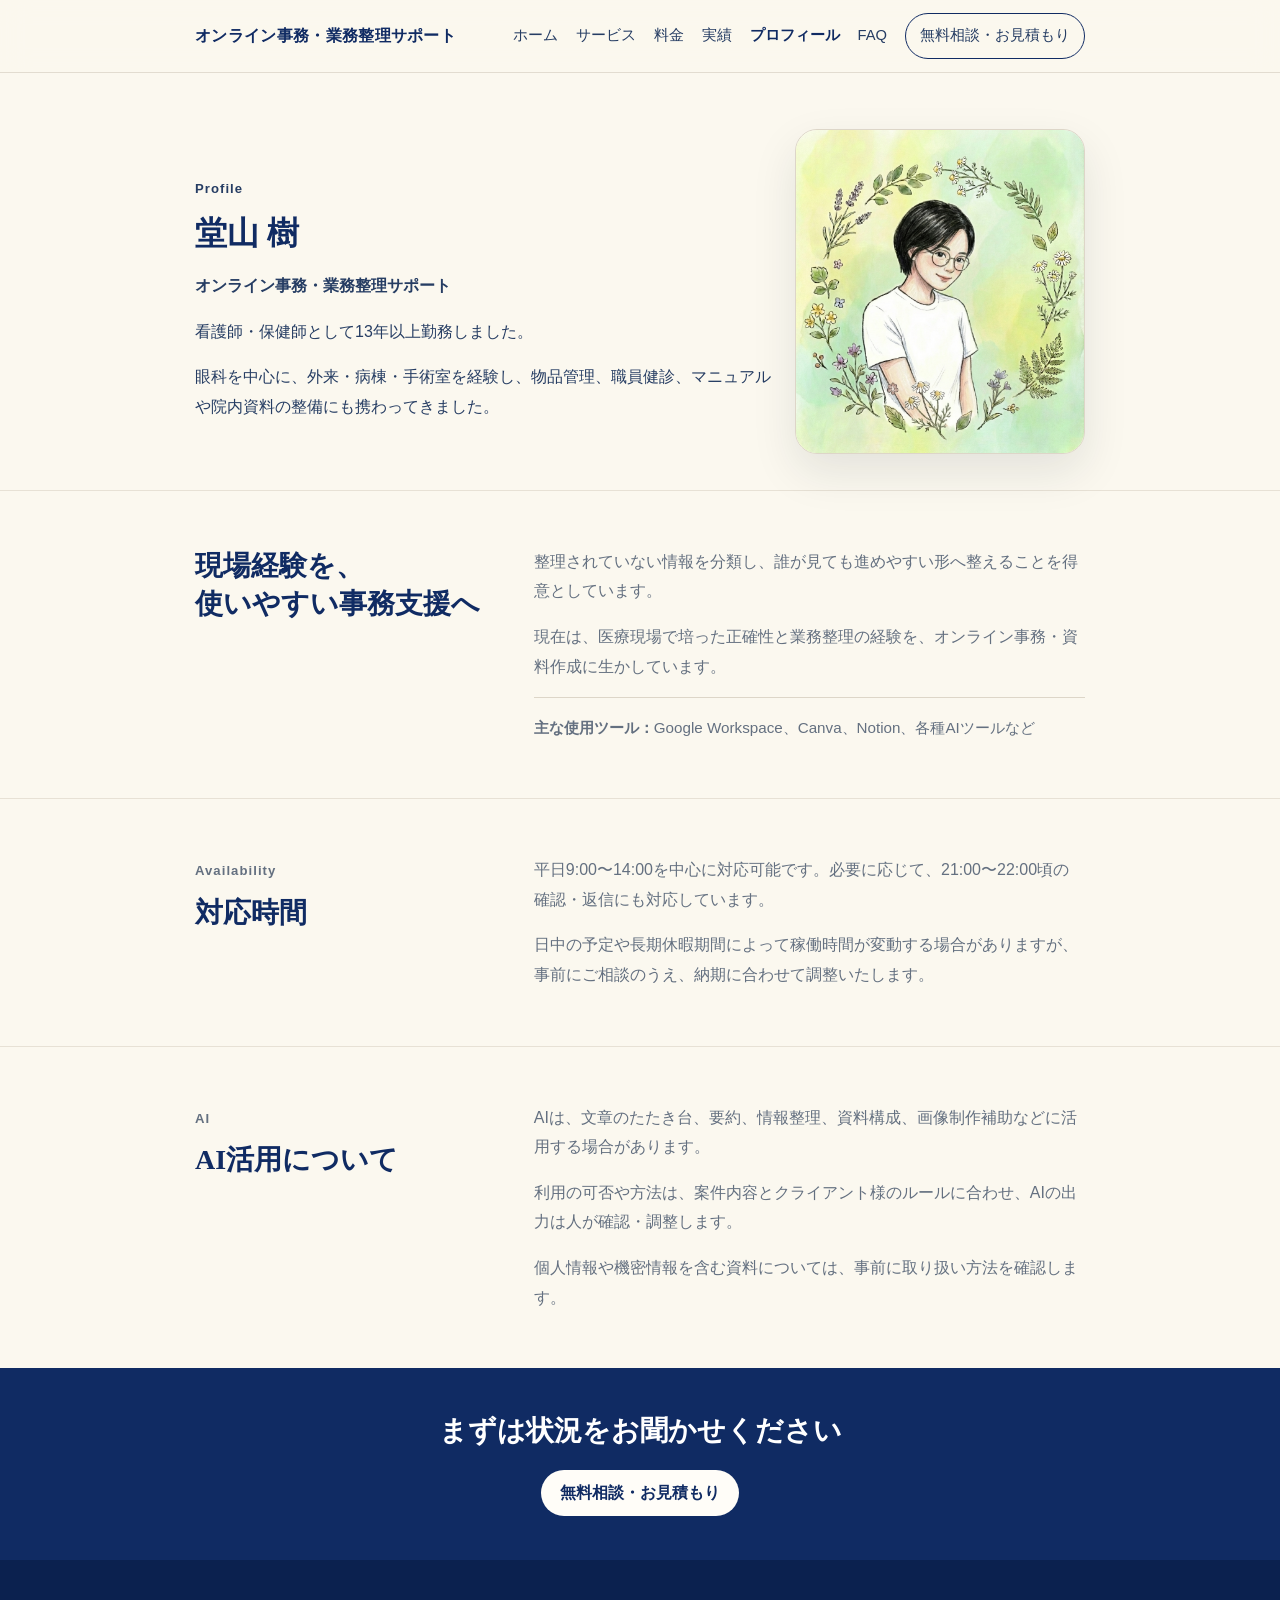
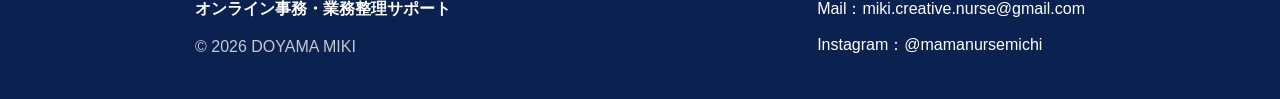
==== commit 46835442: "Refine centered layout and visual hierarchy" ====
--- a/about.html
+++ b/about.html
@@ -12,9 +12,9 @@
   <a class="skip-link" href="#main">本文へ移動</a>
   <header class="site-header"><div class="container header-inner"><a class="brand" href="index.html">オンライン事務・<span>業務整理サポート</span></a><button class="menu-toggle" type="button" aria-controls="site-nav" aria-expanded="false">メニュー</button><nav class="site-nav" id="site-nav" aria-label="主要ナビゲーション"><a href="index.html">ホーム</a><a href="services.html">サービス</a><a href="pricing.html">料金</a><a href="works.html">実績</a><a href="about.html" aria-current="page">プロフィール</a><a href="faq.html">FAQ</a><a class="nav-cta form-link" href="#contact">無料相談・お見積もり</a></nav></div></header>
   <main id="main">
-    <section class="page-hero about-hero"><div class="container about-layout"><div><p class="section-label">Profile</p><h1>堂山 樹</h1><p class="profile-role">オンライン事務・業務整理サポート</p><p>看護師・保健師として13年以上勤務し、眼科を中心に外来、病棟、手術室を経験しました。</p></div><img src="assets/images/profile-miki.jpeg" alt="堂山樹のプロフィールイラスト" width="920" height="1104"></div></section>
+    <section class="page-hero about-hero"><div class="container about-layout"><div><p class="section-label">Profile</p><h1>堂山 樹</h1><p class="profile-role">オンライン事務・業務整理サポート</p><p>看護師・保健師として13年以上勤務しました。</p><p>眼科を中心に、外来・病棟・手術室を経験し、物品管理、職員健診、マニュアルや院内資料の整備にも携わってきました。</p></div><img src="assets/images/profile-miki.jpeg" alt="堂山樹のプロフィールイラスト" width="920" height="1104"></div></section>
 
-    <section class="section"><div class="container text-columns"><div><h2>現場経験を、<span class="no-break">使いやすい</span>事務支援へ</h2></div><div><p>医療現場では、患者様対応だけでなく、物品発注・在庫管理、職員健診、<span class="no-break">マニュアル</span>・チェックリスト作成、院内資料の整備などにも携わってきました。</p><p>整理されていない情報を分類し、誰が見ても進めやすい形へ整えることを得意としています。</p><p>現在は、医療現場で培った正確性と業務整理の経験に、AI、Googleツール、Canvaなどを組み合わせ、オンライン事務、業務整理、資料制作を支援しています。</p><p class="tool-inline"><strong>主な使用ツール：</strong>Google Workspace、Canva、Notion、各種AIツールなど</p></div></div></section>
+    <section class="section"><div class="container text-columns"><div><h2>現場経験を、<span class="no-break">使いやすい</span>事務支援へ</h2></div><div><p>整理されていない情報を分類し、誰が見ても進めやすい形へ整えることを得意としています。</p><p>現在は、医療現場で培った正確性と業務整理の経験を、オンライン事務・資料作成に生かしています。</p><p class="tool-inline"><strong>主な使用ツール：</strong>Google Workspace、Canva、Notion、各種AIツールなど</p></div></div></section>
 
     <section class="section"><div class="container text-columns"><div><p class="section-label">Availability</p><h2>対応時間</h2></div><div><p>平日9:00〜14:00を中心に対応可能です。必要に応じて、21:00〜22:00頃の確認・返信にも対応しています。</p><p>日中の予定や長期休暇期間によって稼働時間が変動する場合がありますが、事前にご相談のうえ、納期に合わせて調整いたします。</p></div></div></section>
 
--- a/assets/css/style.css
+++ b/assets/css/style.css
@@ -10,6 +10,10 @@
   --line: #ddd6c8;
   --shadow: 0 18px 45px rgba(21, 35, 52, .10);
   --radius: 8px;
+  --container-wide: 1040px;
+  --container-reading: 920px;
+  --container-profile: 890px;
+  --page-gutter: clamp(20px, 4vw, 48px);
   --serif: "Yu Mincho", "Hiragino Mincho ProN", "Noto Serif JP", serif;
   --sans: "Yu Gothic", "Yu Gothic UI", "Hiragino Kaku Gothic ProN", Meiryo, sans-serif;
 }
@@ -30,20 +34,22 @@
 ul, ol { margin: 0; padding-left: 1.25em; }
 li + li { margin-top: .35rem; }
 h1, h2 { font-family: var(--serif); color: var(--navy); line-height: 1.35; margin: 0; font-weight: 700; letter-spacing: 0; line-break: strict; overflow-wrap: anywhere; }
-h1 { font-size: clamp(2rem, 3vw, 2.7rem); letter-spacing: 0; }
+h1 { font-size: clamp(2.25rem, 3vw, 2.5rem); letter-spacing: 0; }
 h1 span { display: inline-block; }
-.hero-copy h1 { font-size: clamp(1.92rem, 2.75vw, 2.55rem); }
-.hero-copy h1 > span { display: block; }
+.hero-copy h1 { font-size: clamp(2.35rem, 3vw, 3rem); }
+.hero-copy h1 > span { display: block; white-space: nowrap; }
 .hero-line-a span { display: inline; }
 .no-break { white-space: nowrap; }
-h2 { font-size: clamp(1.65rem, 2.7vw, 2.75rem); }
-h3 { margin: 0 0 .55rem; color: var(--navy); font-size: 1.08rem; line-height: 1.45; }
+h2 { font-size: clamp(1.7rem, 2.5vw, 1.9rem); }
+.manual-heading span { display: block; }
+h3 { margin: 0 0 .45rem; color: var(--navy); font-family: var(--sans); font-size: 1.08rem; line-height: 1.45; }
 p { margin: 0; }
 p + p { margin-top: 1rem; }
 button, input, textarea { font: inherit; }
-.container { width: min(1120px, calc(100% - 48px)); margin: 0 auto; }
-.narrow { width: min(820px, calc(100% - 48px)); }
-.section { padding: clamp(52px, 7vw, 86px) 0; border-top: 1px solid rgba(221,214,200,.65); }
+.container { width: min(var(--container-wide), calc(100% - var(--page-gutter))); margin: 0 auto; }
+.narrow { width: min(var(--container-reading), calc(100% - var(--page-gutter))); }
+.service-container { width: min(920px, calc(100% - var(--page-gutter))); }
+.section { padding: clamp(48px, 6vw, 74px) 0; border-top: 1px solid rgba(221,214,200,.65); }
 .section-tight { padding: clamp(42px, 6vw, 72px) 0 clamp(44px, 6vw, 72px); }
 .compact-section { padding: 34px 0; }
 .section-label, .lead-label, .service-kicker {
@@ -77,28 +83,28 @@
 .button.light { background: var(--paper); color: var(--navy); }
 .button-row { display: flex; gap: 12px; flex-wrap: wrap; margin-top: 28px; }
 .text-link { font-weight: 700; }
-.hero-layout { display: grid; grid-template-columns: minmax(0, 1fr) minmax(420px, .98fr); align-items: center; gap: clamp(18px, 3vw, 34px); }
-.hero-copy p:not(.lead-label) { color: var(--navy-soft); font-size: 1.03rem; margin-top: 18px; max-width: 650px; }
+.hero-layout { display: grid; grid-template-columns: minmax(0, .9fr) minmax(420px, .95fr); align-items: center; gap: clamp(18px, 3vw, 34px); }
+.hero-copy p:not(.lead-label) { color: var(--navy-soft); font-size: 1rem; margin-top: 18px; max-width: 520px; }
 .hero-visual { margin: 0 -2.5vw 0 0; position: relative; }
 .hero-visual::before { content: ""; position: absolute; inset: 0 auto 0 0; width: 28%; background: linear-gradient(90deg, var(--ivory) 0%, rgba(251,248,239,.74) 38%, rgba(251,248,239,0) 100%); z-index: 1; pointer-events: none; }
 .hero-visual img { border-radius: 0; box-shadow: 0 14px 34px rgba(21,35,52,.06); border: 0; aspect-ratio: 16 / 10; object-fit: cover; width: min(680px, 46vw); max-width: none; }
 .split-heading { display: grid; grid-template-columns: minmax(220px, .7fr) minmax(0, 1fr); gap: 36px; align-items: end; margin-bottom: 28px; }
 .split-heading > p { color: var(--muted); max-width: 680px; }
-.service-overview { display: grid; gap: 32px; align-items: stretch; }
+.service-overview { display: grid; gap: 28px; align-items: stretch; }
 .service-feature, .service-list article, .work-card, .price-table-wrap, .work-entry, .faq-item {
   background: rgba(255,253,248,.82);
   border: 1px solid var(--line);
   border-radius: var(--radius);
 }
-.service-feature { padding: 20px 0 22px; min-height: 0; display: grid; grid-template-columns: minmax(0, 600px) minmax(140px, max-content); gap: 24px; align-items: center; justify-content: start; border-left: 0; border-right: 0; background: transparent; }
-.service-feature h3 { font-size: 1.55rem; font-family: var(--serif); }
+.service-feature { padding: 20px 22px; min-height: 0; display: grid; grid-template-columns: minmax(0, 580px) minmax(140px, max-content); gap: 22px; align-items: center; justify-content: start; border-radius: var(--radius); background: rgba(255,253,248,.66); }
+.service-feature h3 { font-size: 1.45rem; font-family: var(--sans); }
 .service-feature-action { text-align: left; min-width: 140px; }
 .service-list { display: grid; grid-template-columns: repeat(3, minmax(0, 1fr)); gap: 0; border-top: 1px solid var(--line); border-bottom: 1px solid var(--line); }
 .service-list article { padding: 24px 22px; display: grid; grid-template-rows: auto 1fr auto auto; gap: 10px; align-items: start; border: 0; border-right: 1px solid var(--line); background: transparent; border-radius: 0; min-height: 100%; }
 .service-list article:last-child { border-right: 0; }
 .service-list article p { margin: 0; color: var(--muted); grid-column: 1 / -1; }
 .service-list article a { grid-column: 1 / -1; font-weight: 700; }
-.price-line { color: var(--navy); font-weight: 700; }
+.price-line { color: var(--navy); font-weight: 700; font-size: 1.08rem; }
 .price-strip { display: grid; grid-template-columns: 220px 1fr auto; gap: 24px; align-items: center; border-top: 2px solid var(--sage-soft); border-bottom: 2px solid var(--sage-soft); padding: 24px 0; }
 .price-strip dl { margin: 0; display: grid; grid-template-columns: repeat(3, 1fr); gap: 16px; }
 .price-strip dt { color: var(--muted); font-size: .9rem; }
@@ -117,20 +123,27 @@
 .work-card span { color: var(--sage); font-size: .82rem; font-weight: 700; }
 .work-card p { color: var(--muted); font-size: .95rem; }
 .center-link { text-align: center; margin-top: 26px; }
-.about-mini { display: grid; grid-template-columns: 150px minmax(0, 1fr); gap: 28px; align-items: center; max-width: 850px; }
+.about-mini { display: grid; grid-template-columns: 132px minmax(0, 540px); gap: 24px; align-items: center; max-width: 720px; }
 .about-mini img { border-radius: 18px; aspect-ratio: 1 / 1.12; object-fit: cover; object-position: center 34%; border: 1px solid var(--line); }
 .about-mini p { color: var(--muted); }
 .final-cta { padding: 44px 0; background: var(--navy); color: #fff; }
 .cta-panel { display: grid; grid-template-columns: 1fr; gap: 20px; align-items: center; justify-items: center; text-align: center; }
-.final-cta h2 { color: #fff; font-size: clamp(1.5rem, 2.2vw, 1.75rem); }
+.final-cta h2 { color: #fff; font-size: clamp(1.55rem, 2.1vw, 1.75rem); }
 .final-cta p { margin-top: 12px; color: rgba(255,255,255,.82); }
 .site-footer { padding: 34px 0; background: #0b214f; color: #fff; }
 .footer-grid { display: grid; grid-template-columns: 1fr auto; gap: 24px; align-items: start; }
 .site-footer p { color: rgba(255,255,255,.75); margin-top: 8px; }
 .site-footer a { display: block; color: #fff; text-decoration: none; margin-bottom: 6px; }
-.page-hero { padding: clamp(64px, 6vw, 80px) 0 clamp(30px, 4vw, 52px); }
+.page-hero { padding: clamp(56px, 5vw, 72px) 0 clamp(30px, 4vw, 48px); }
 .page-hero p { color: var(--navy-soft); margin-top: 16px; }
-.detail-row { display: grid; grid-template-columns: minmax(250px, .72fr) minmax(0, 1.28fr); gap: 48px; align-items: start; }
+.page-hero-grid { display: grid; grid-template-columns: minmax(0, .6fr) minmax(250px, .4fr); gap: 34px; align-items: center; }
+.page-visual { width: min(320px, 100%); justify-self: end; border-radius: var(--radius); }
+.detail-row { display: grid; grid-template-columns: minmax(300px, 330px) minmax(0, 1fr); gap: 40px; align-items: start; }
+.detail-summary { padding: 24px 26px; border: 1px solid var(--line); border-radius: var(--radius); background: rgba(255,253,248,.7); }
+.detail-summary h2 { font-family: var(--sans); font-size: clamp(1.35rem, 2vw, 1.55rem); line-height: 1.45; }
+.detail-summary h2 span { display: block; }
+.detail-summary p:not(.section-label) { color: var(--muted); margin-top: .7rem; }
+.detail-summary .text-link { display: inline-block; margin-top: .5rem; }
 .detail-body { border-top: 1px solid var(--line); padding-top: 8px; }
 .detail-body h3 { margin-top: 32px; padding-top: 16px; border-top: 1px solid var(--line); }
 .detail-body h3:first-child { margin-top: 0; padding-top: 0; border-top: 0; }
@@ -143,7 +156,7 @@
 .price-table td { color: var(--text); font-weight: 700; }
 .price-table tr:last-child th, .price-table tr:last-child td { border-bottom: 0; }
 .note-block { margin-top: 22px; border-left: 3px solid var(--sage); padding: 2px 0 2px 18px; color: var(--muted); font-size: .95rem; }
-.note-block h3 { margin: 0 0 .3rem; font-size: 1rem; }
+.note-block h3 { margin: 0 0 .3rem; font-size: 1.05rem; }
 .note-block h3 + p { margin-top: 0; }
 .note-block h3:not(:first-child) { margin-top: 20px; }
 .example-list { margin-top: 26px; }
@@ -163,6 +176,7 @@
 .work-entry.wide > img { border-bottom: 0; border-right: 1px solid var(--line); }
 .work-entry.instagram-entry > .insta-strip { border-bottom: 1px solid var(--line); }
 .work-entry > div:not(.insta-strip) { padding: 24px; }
+.work-entry h2 span { display: block; }
 .work-entry p { color: var(--muted); }
 .work-entry .work-type { display: inline-block; margin: 4px 0 14px; padding: 3px 9px; border-left: 2px solid var(--sage); color: var(--sage); font-size: .82rem; font-weight: 700; }
 .work-entry a { display: inline-block; margin-top: 18px; font-weight: 700; }
@@ -170,7 +184,7 @@
 .insta-strip img { width: 34%; aspect-ratio: 1 / 1; object-fit: cover; border: 1px solid var(--line); box-shadow: var(--shadow); }
 .insta-strip img:nth-child(2) { transform: translateY(-10px); margin-left: -18px; z-index: 2; }
 .insta-strip img:nth-child(3) { transform: translateY(12px); margin-left: -18px; }
-.about-layout { display: grid; grid-template-columns: minmax(0, 65%) minmax(220px, 35%); gap: 26px; align-items: start; }
+.about-layout { display: grid; grid-template-columns: minmax(0, 620px) minmax(220px, 290px); gap: 24px; align-items: center; }
 .about-layout img { border-radius: 22px; border: 1px solid var(--line); box-shadow: var(--shadow); aspect-ratio: 1 / 1.12; object-fit: cover; object-position: center 34%; }
 .profile-role { font-weight: 700; color: var(--navy); }
 .text-columns, .tool-layout { display: grid; grid-template-columns: minmax(240px, .7fr) minmax(0, 1.3fr); gap: 42px; align-items: start; }
@@ -185,7 +199,7 @@
 .faq-item button::after { content: "+"; position: absolute; right: 20px; top: 50%; transform: translateY(-50%); color: var(--sage); font-size: 1.4rem; }
 .faq-item button[aria-expanded="true"]::after { content: "−"; }
 .faq-panel { display: none; padding: 0 18px 18px; color: var(--muted); }
-.faq-item.is-open .faq-panel { display: block; }
+  .faq-item.is-open .faq-panel { display: block; }
 :focus-visible { outline: 3px solid rgba(127,160,111,.65); outline-offset: 3px; }
 @media (max-width: 980px) {
   .site-nav { position: fixed; inset: 72px 16px auto 16px; display: none; flex-direction: column; align-items: stretch; gap: 0; background: var(--paper); border: 1px solid var(--line); border-radius: 16px; box-shadow: var(--shadow); padding: 12px; }
@@ -194,12 +208,13 @@
   .site-nav a:last-child { border-bottom: 0; }
   .nav-cta { border-radius: 8px; text-align: center; margin-top: 8px; }
   .menu-toggle { display: inline-flex; align-items: center; justify-content: center; }
-  .hero-layout, .service-overview, .reason-layout, .detail-row, .pricing-layout, .text-columns, .tool-layout { grid-template-columns: 1fr; }
+  .hero-layout, .service-overview, .reason-layout, .detail-row, .pricing-layout, .text-columns, .tool-layout, .page-hero-grid { grid-template-columns: 1fr; }
   .hero-layout { gap: 28px; }
   .hero-visual { margin-right: 0; }
   .hero-visual::before { display: none; }
   .hero-visual img { width: 100%; max-width: 100%; }
   .split-heading, .price-strip, .cta-panel, .footer-grid, .about-layout { grid-template-columns: 1fr; }
+  .page-visual, .works-collage { justify-self: start; }
   .service-feature { grid-template-columns: 1fr; gap: 12px; }
   .service-list { grid-template-columns: repeat(2, minmax(0, 1fr)); }
   .price-strip dl, .works-preview, .example-list > div { grid-template-columns: 1fr; }
@@ -216,7 +231,7 @@
 }
 @media (max-width: 640px) {
   body { font-size: 16px; line-height: 1.78; }
-  .container, .narrow { width: min(100% - 34px, 1120px); }
+  .container, .narrow, .service-container { width: min(100% - 34px, var(--container-wide)); }
   .header-inner { min-height: 64px; }
   .brand { font-size: .92rem; max-width: 220px; white-space: normal; line-height: 1.35; }
   .brand span { display: block; }
@@ -224,11 +239,12 @@
   .page-hero { padding: 44px 0 34px; }
   .section { padding: 46px 0; }
   .section-tight { padding-top: 28px; }
-  h1 { font-size: clamp(1.48rem, 6.3vw, 1.85rem); }
+  h1 { font-size: clamp(1.75rem, 7.4vw, 2rem); }
+  .hero-copy h1 { font-size: clamp(1.78rem, 7.7vw, 2rem); }
   h1 span { display: block; }
   .hero-line-a span { display: block; }
   .hero-copy h1 span:last-child { display: inline-block; white-space: nowrap; }
-  h2 { font-size: clamp(1.45rem, 7vw, 2rem); }
+  h2 { font-size: clamp(1.45rem, 6.4vw, 1.65rem); }
   .hero-copy p:not(.lead-label) { font-size: 1rem; }
   .hero-visual img { aspect-ratio: 16 / 10; max-height: 260px; }
   .button-row, .inline-actions { flex-direction: column; align-items: stretch; }
@@ -239,6 +255,8 @@
   .service-feature { grid-template-columns: 1fr; gap: 12px; }
   .service-feature-action { text-align: left; min-width: 0; }
   .service-feature, .work-entry > div:not(.insta-strip) { padding: 18px; }
+  .detail-summary { padding: 20px; }
+  .page-visual { width: min(280px, 100%); }
   .note-block { padding: 2px 0 2px 16px; }
   .reason-list li { grid-template-columns: 42px 1fr; }
   .reason-list span { grid-column: 2; }
@@ -256,19 +274,20 @@
   .price-table td { padding-top: 0; }
   .about-layout img { width: 220px; }
   .final-cta { padding: 36px 0; }
-  .final-cta h2 { font-size: 1.5rem; }
+  .final-cta h2 { font-size: 1.38rem; white-space: nowrap; }
+  .faq-item button { font-size: .95rem; padding-right: 42px; padding-left: 16px; }
 }
 @media (min-width: 981px) and (max-width: 1180px) {
   .service-list { grid-template-columns: repeat(2, minmax(0, 1fr)); }
   .service-list article:nth-child(2) { border-right: 0; }
   .service-list article:nth-child(3) { border-top: 1px solid var(--line); }
 }
-body[data-page="pricing"] .example-list { margin-top: 52px; }
-body[data-page="about"] .container { width: min(980px, calc(100% - 48px)); }
+body[data-page="pricing"] .example-list { margin-top: 56px; }
+body[data-page="about"] .container { width: min(var(--container-profile), calc(100% - var(--page-gutter))); }
 body[data-page="about"] .page-hero { padding: 56px 0 36px; }
-body[data-page="about"] .section { padding: 64px 0; }
+body[data-page="about"] .section { padding: 56px 0; }
 body[data-page="about"] .about-layout { align-items: center; gap: 22px; }
-body[data-page="about"] .about-layout img { width: min(320px, 100%); justify-self: end; }
+body[data-page="about"] .about-layout img { width: min(290px, 100%); justify-self: end; }
 body[data-page="about"] h1 { font-size: 2rem; }
 body[data-page="about"] h2 { font-size: clamp(1.6rem, 2.5vw, 1.75rem); }
 @media (max-width: 980px) {
@@ -283,3 +302,5 @@
   *, *::before, *::after { animation-duration: .001ms !important; animation-iteration-count: 1 !important; scroll-behavior: auto !important; transition-duration: .001ms !important; }
 }
 
+.works-collage { display: grid; grid-template-columns: repeat(3, 1fr); gap: 10px; align-items: center; max-width: 320px; justify-self: end; }
+.works-collage img { width: 100%; aspect-ratio: 4 / 3; object-fit: contain; background: #fff; border: 1px solid var(--line); border-radius: var(--radius); padding: 5px; }
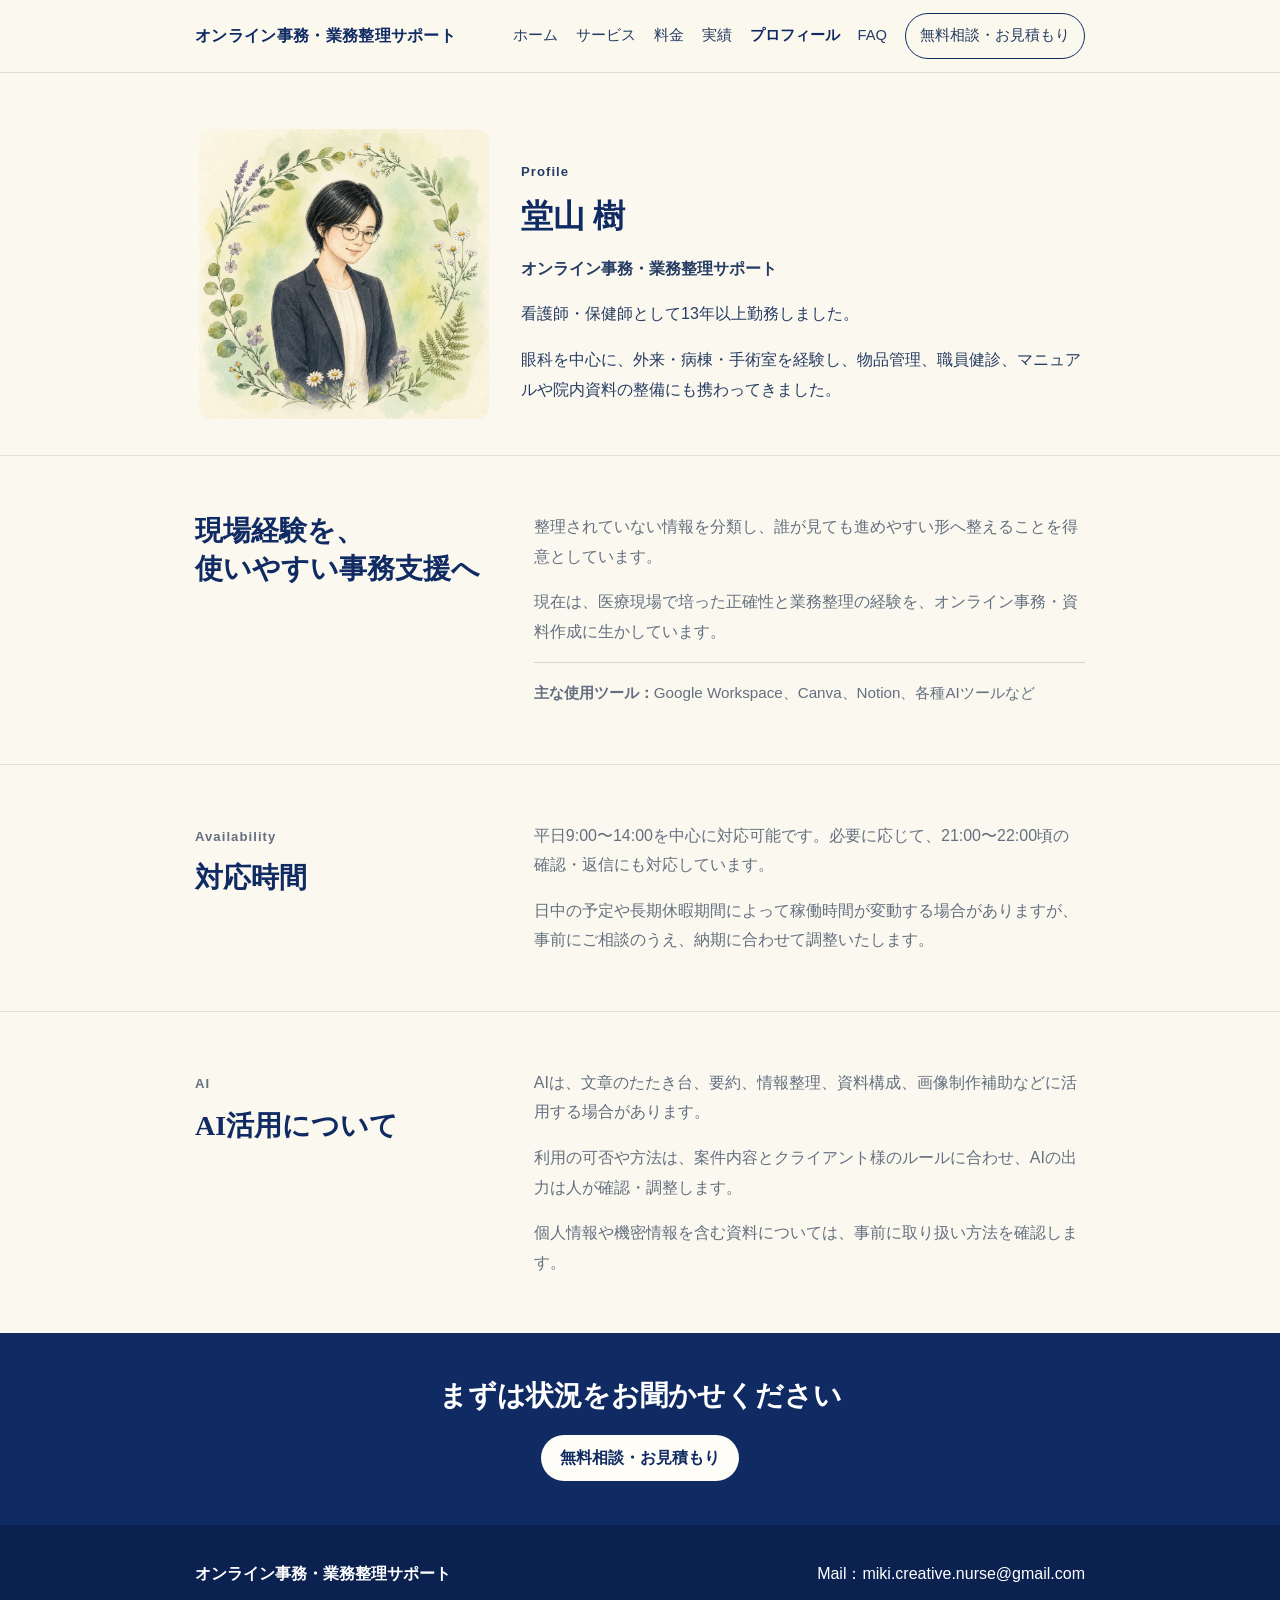
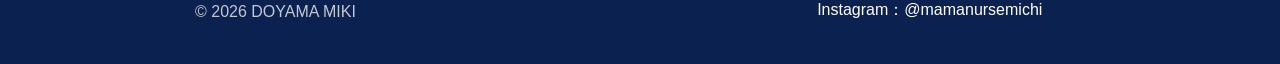
==== commit 00e92e40: "Integrate final watercolor visuals and refine page structure" ====
--- a/about.html
+++ b/about.html
@@ -12,7 +12,7 @@
   <a class="skip-link" href="#main">本文へ移動</a>
   <header class="site-header"><div class="container header-inner"><a class="brand" href="index.html">オンライン事務・<span>業務整理サポート</span></a><button class="menu-toggle" type="button" aria-controls="site-nav" aria-expanded="false">メニュー</button><nav class="site-nav" id="site-nav" aria-label="主要ナビゲーション"><a href="index.html">ホーム</a><a href="services.html">サービス</a><a href="pricing.html">料金</a><a href="works.html">実績</a><a href="about.html" aria-current="page">プロフィール</a><a href="faq.html">FAQ</a><a class="nav-cta form-link" href="#contact">無料相談・お見積もり</a></nav></div></header>
   <main id="main">
-    <section class="page-hero about-hero"><div class="container about-layout"><div><p class="section-label">Profile</p><h1>堂山 樹</h1><p class="profile-role">オンライン事務・業務整理サポート</p><p>看護師・保健師として13年以上勤務しました。</p><p>眼科を中心に、外来・病棟・手術室を経験し、物品管理、職員健診、マニュアルや院内資料の整備にも携わってきました。</p></div><img src="assets/images/profile-miki.jpeg" alt="堂山樹のプロフィールイラスト" width="920" height="1104"></div></section>
+    <section class="page-hero about-hero"><div class="container about-layout"><img src="assets/images/profile-miki-jacket-watercolor.webp" alt="堂山樹のプロフィールイラスト" width="900" height="900" loading="eager" decoding="async"><div><p class="section-label">Profile</p><h1>堂山 樹</h1><p class="profile-role">オンライン事務・業務整理サポート</p><p>看護師・保健師として13年以上勤務しました。</p><p>眼科を中心に、外来・病棟・手術室を経験し、物品管理、職員健診、マニュアルや院内資料の整備にも携わってきました。</p></div></div></section>
 
     <section class="section"><div class="container text-columns"><div><h2>現場経験を、<span class="no-break">使いやすい</span>事務支援へ</h2></div><div><p>整理されていない情報を分類し、誰が見ても進めやすい形へ整えることを得意としています。</p><p>現在は、医療現場で培った正確性と業務整理の経験を、オンライン事務・資料作成に生かしています。</p><p class="tool-inline"><strong>主な使用ツール：</strong>Google Workspace、Canva、Notion、各種AIツールなど</p></div></div></section>
 
--- a/assets/css/style.css
+++ b/assets/css/style.css
@@ -214,7 +214,7 @@
   .hero-visual::before { display: none; }
   .hero-visual img { width: 100%; max-width: 100%; }
   .split-heading, .price-strip, .cta-panel, .footer-grid, .about-layout { grid-template-columns: 1fr; }
-  .page-visual, .works-collage { justify-self: start; }
+  .page-visual { justify-self: start; }
   .service-feature { grid-template-columns: 1fr; gap: 12px; }
   .service-list { grid-template-columns: repeat(2, minmax(0, 1fr)); }
   .price-strip dl, .works-preview, .example-list > div { grid-template-columns: 1fr; }
@@ -302,5 +302,147 @@
   *, *::before, *::after { animation-duration: .001ms !important; animation-iteration-count: 1 !important; scroll-behavior: auto !important; transition-duration: .001ms !important; }
 }
 
-.works-collage { display: grid; grid-template-columns: repeat(3, 1fr); gap: 10px; align-items: center; max-width: 320px; justify-self: end; }
-.works-collage img { width: 100%; aspect-ratio: 4 / 3; object-fit: contain; background: #fff; border: 1px solid var(--line); border-radius: var(--radius); padding: 5px; }
+
+
+/* Final watercolor visual integration */
+.service-matrix {
+  display: grid;
+  grid-template-columns: repeat(2, minmax(0, 1fr));
+  gap: 0;
+  border: 1px solid var(--line);
+  border-radius: var(--radius);
+  overflow: hidden;
+  background: rgba(255,253,248,.58);
+}
+.service-matrix article {
+  min-height: 190px;
+  padding: 26px 28px;
+  display: flex;
+  flex-direction: column;
+  align-items: flex-start;
+  background: transparent;
+}
+.service-matrix article:nth-child(odd) { border-right: 1px solid var(--line); }
+.service-matrix article:nth-child(-n+2) { border-bottom: 1px solid var(--line); }
+.service-matrix h3 { min-height: 3.1em; display: flex; flex-direction: column; justify-content: flex-start; }
+.service-matrix p { color: var(--muted); margin-top: 0; }
+.service-matrix a { margin-top: auto; font-weight: 700; }
+.page-hero-grid {
+  width: min(1000px, calc(100% - var(--page-gutter)));
+  grid-template-columns: minmax(0, .58fr) minmax(300px, .36fr);
+  gap: clamp(36px, 4vw, 48px);
+}
+.page-visual {
+  width: min(360px, 100%);
+  aspect-ratio: 8 / 5;
+  object-fit: contain;
+  justify-self: end;
+  border-radius: 10px;
+  box-shadow: none;
+  border: 0;
+  background: transparent;
+}
+.service-detail { padding: clamp(42px, 5vw, 62px) 0; }
+.service-block { width: min(1040px, calc(100% - var(--page-gutter))); }
+.service-band {
+  display: grid;
+  grid-template-columns: minmax(0, 1fr) auto;
+  gap: clamp(32px, 4vw, 48px);
+  align-items: center;
+  padding: 24px 26px;
+  border-top: 1px solid var(--line);
+  border-bottom: 1px solid var(--line);
+  background: rgba(255,253,248,.58);
+}
+.service-band h2 {
+  font-family: var(--sans);
+  font-size: clamp(1.35rem, 2vw, 1.55rem);
+  line-height: 1.45;
+}
+.service-band h2 span { display: block; }
+.service-band p:not(.section-label) { color: var(--muted); margin-top: .65rem; max-width: 620px; }
+.service-band-price { min-width: 178px; }
+.service-band-price .price-line { margin: 0 0 .35rem; color: var(--navy); }
+.service-columns {
+  display: grid;
+  grid-template-columns: repeat(3, minmax(0, 1fr));
+  border-bottom: 1px solid rgba(221,214,200,.72);
+}
+.service-columns > div { padding: 22px 24px; border-right: 1px solid var(--line); }
+.service-columns > div:last-child { border-right: 0; }
+.service-columns h3 { font-size: 1.08rem; margin-bottom: .45rem; }
+.service-columns p, .service-columns li { color: var(--muted); }
+.document-note { max-width: 760px; margin-left: auto; margin-right: auto; }
+.document-note p + p { margin-top: 10px; }
+.work-entry { height: 100%; display: flex; flex-direction: column; align-self: stretch; }
+.works-grid { align-items: stretch; }
+.work-entry > img, .work-entry > .insta-strip { height: 300px; width: 100%; object-fit: contain; background: #fff; }
+.work-entry > div:not(.insta-strip) { display: flex; flex-direction: column; flex: 1; }
+.work-entry h2 { min-height: 3.3em; }
+.work-entry p:not(.section-label):not(.work-type) { flex-grow: 1; }
+.work-entry a { margin-top: auto; }
+.work-entry.wide { display: grid; grid-template-columns: minmax(320px, .9fr) minmax(0, 1.1fr); }
+.work-entry.wide > img { height: 100%; min-height: 360px; }
+.work-entry.wide h2 { min-height: 0; }
+.insta-strip img { height: auto; }
+.about-mini {
+  grid-template-columns: minmax(220px, 250px) minmax(0, 540px);
+  gap: clamp(32px, 4vw, 40px);
+  max-width: 920px;
+  justify-content: center;
+}
+.about-mini img {
+  width: min(250px, 100%);
+  aspect-ratio: 1 / 1;
+  border-radius: 12px;
+  border: 0;
+  box-shadow: none;
+  object-fit: cover;
+  object-position: center;
+}
+.about-layout {
+  grid-template-columns: minmax(270px, 300px) minmax(0, 560px);
+  gap: clamp(36px, 4vw, 48px);
+  justify-content: center;
+  max-width: 920px;
+}
+.about-layout img {
+  width: min(300px, 100%);
+  aspect-ratio: 1 / 1;
+  border-radius: 12px;
+  border: 0;
+  box-shadow: none;
+  object-fit: cover;
+  object-position: center;
+  justify-self: start;
+}
+.about-layout > div { max-width: 560px; }
+body[data-page="about"] .about-layout img { justify-self: start; }
+.text-columns { max-width: 920px; }
+.text-columns > div:last-child { max-width: 680px; }
+@media (max-width: 980px) {
+  .page-hero-grid { width: min(100% - var(--page-gutter), 720px); grid-template-columns: 1fr; gap: 24px; }
+  .page-visual { width: min(100%, 520px); justify-self: start; }
+  .service-band { grid-template-columns: 1fr; gap: 12px; }
+  .service-band-price { min-width: 0; }
+  .service-columns { grid-template-columns: 1fr; border-bottom: 0; }
+  .service-columns > div { border-right: 0; border-top: 1px solid var(--line); padding: 20px 0; }
+  .service-columns > div:first-child { border-top: 0; }
+  .work-entry.wide { display: flex; }
+  .work-entry.wide > img { height: 300px; min-height: 0; border-right: 0; border-bottom: 1px solid var(--line); }
+  .work-entry h2 { min-height: 0; }
+  .about-layout { grid-template-columns: 1fr; justify-items: center; text-align: center; }
+  .about-layout img, body[data-page="about"] .about-layout img { width: min(250px, 100%); justify-self: center; }
+  .about-layout > div { max-width: 640px; }
+}
+@media (max-width: 640px) {
+  .service-matrix { grid-template-columns: 1fr; }
+  .service-matrix article { min-height: 0; padding: 22px 20px; border-right: 0 !important; border-bottom: 1px solid var(--line); }
+  .service-matrix article:last-child { border-bottom: 0; }
+  .service-matrix h3 { min-height: 0; }
+  .service-columns > div { padding: 18px 0; }
+  .page-visual { width: 100%; }
+  .about-mini { grid-template-columns: 1fr; justify-items: center; text-align: center; }
+  .about-mini img { width: min(230px, 100%); }
+  .work-entry > img, .work-entry > .insta-strip, .work-entry.wide > img { height: auto; min-height: 0; max-height: none; }
+}
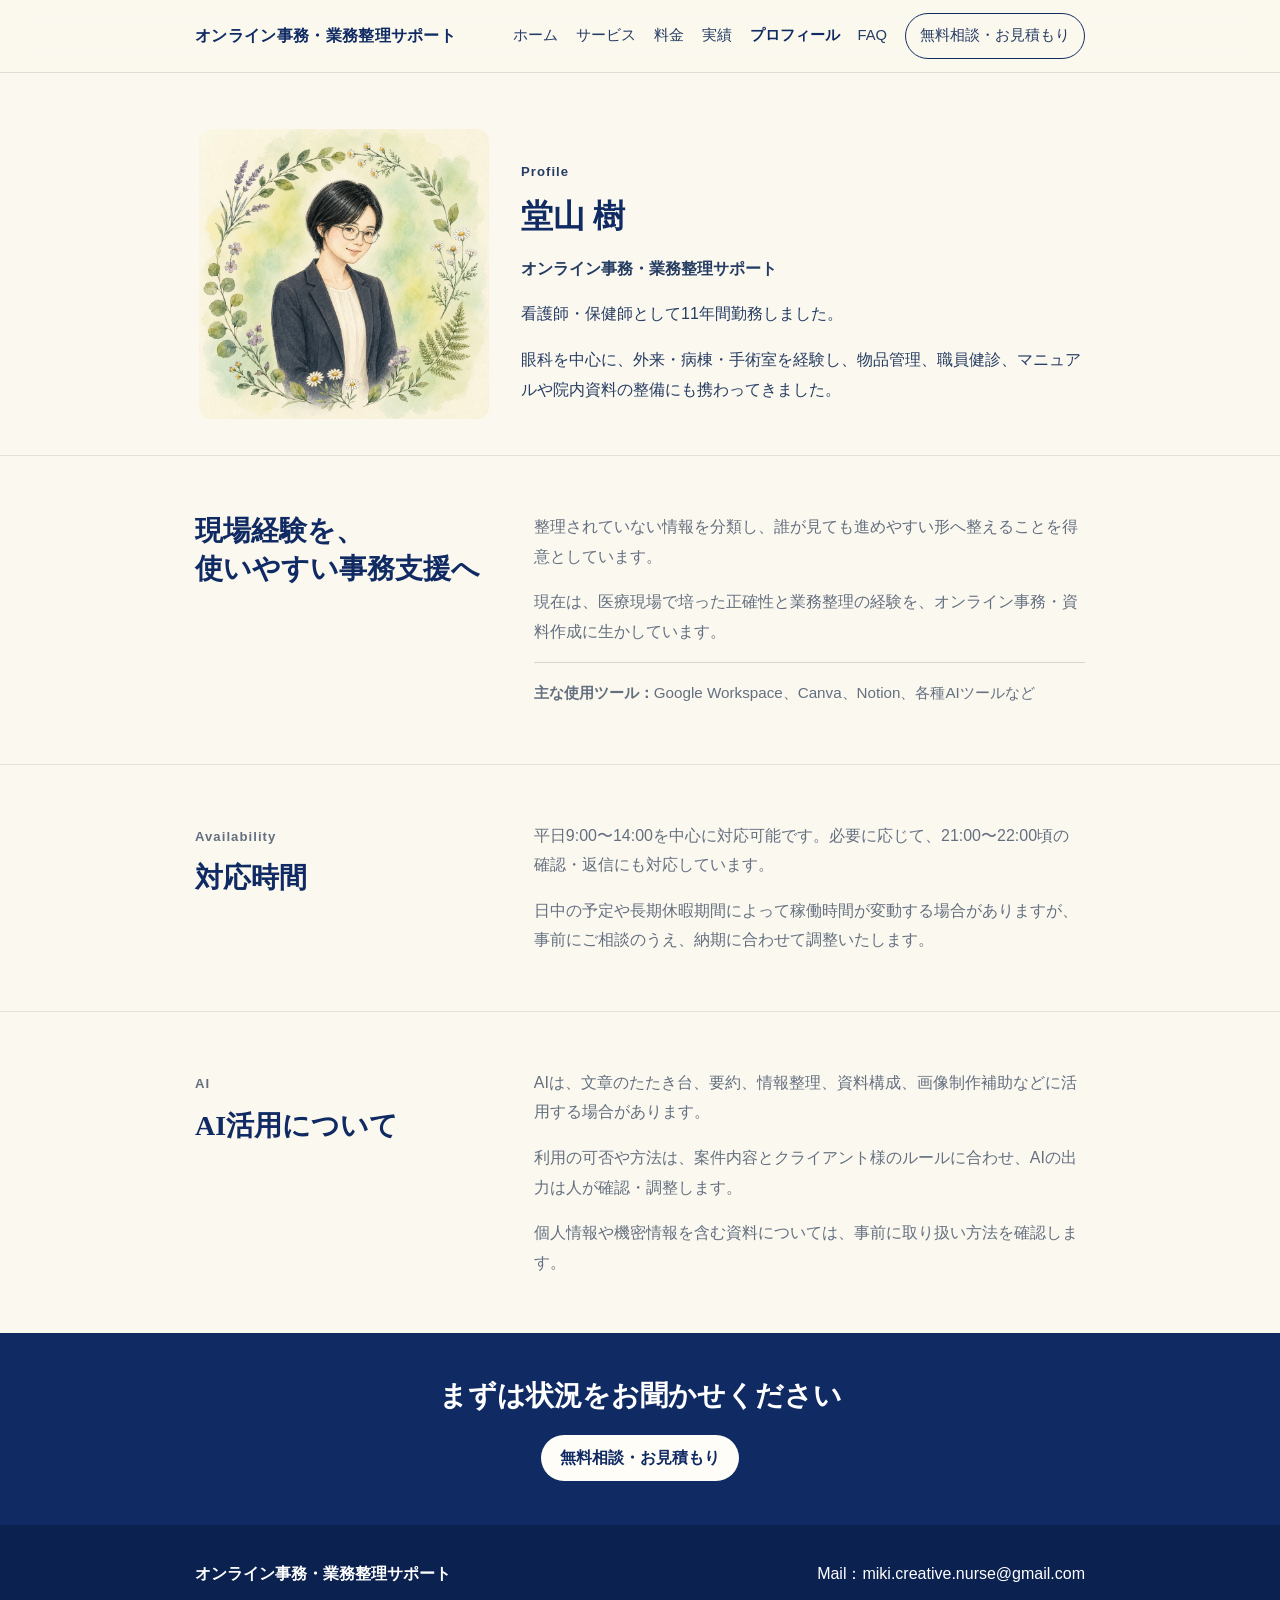
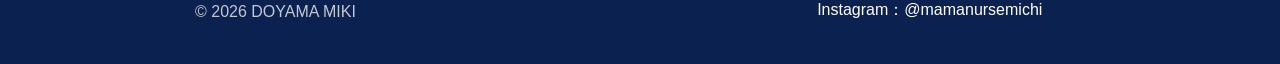
==== commit 49a06c29: "Update profile experience years" ====
--- a/about.html
+++ b/about.html
@@ -12,7 +12,7 @@
   <a class="skip-link" href="#main">本文へ移動</a>
   <header class="site-header"><div class="container header-inner"><a class="brand" href="index.html">オンライン事務・<span>業務整理サポート</span></a><button class="menu-toggle" type="button" aria-controls="site-nav" aria-expanded="false">メニュー</button><nav class="site-nav" id="site-nav" aria-label="主要ナビゲーション"><a href="index.html">ホーム</a><a href="services.html">サービス</a><a href="pricing.html">料金</a><a href="works.html">実績</a><a href="about.html" aria-current="page">プロフィール</a><a href="faq.html">FAQ</a><a class="nav-cta form-link" href="#contact">無料相談・お見積もり</a></nav></div></header>
   <main id="main">
-    <section class="page-hero about-hero"><div class="container about-layout"><img src="assets/images/profile-miki-jacket-watercolor.webp" alt="堂山樹のプロフィールイラスト" width="900" height="900" loading="eager" decoding="async"><div><p class="section-label">Profile</p><h1>堂山 樹</h1><p class="profile-role">オンライン事務・業務整理サポート</p><p>看護師・保健師として13年以上勤務しました。</p><p>眼科を中心に、外来・病棟・手術室を経験し、物品管理、職員健診、マニュアルや院内資料の整備にも携わってきました。</p></div></div></section>
+    <section class="page-hero about-hero"><div class="container about-layout"><img src="assets/images/profile-miki-jacket-watercolor.webp" alt="堂山樹のプロフィールイラスト" width="900" height="900" loading="eager" decoding="async"><div><p class="section-label">Profile</p><h1>堂山 樹</h1><p class="profile-role">オンライン事務・業務整理サポート</p><p>看護師・保健師として11年間勤務しました。</p><p>眼科を中心に、外来・病棟・手術室を経験し、物品管理、職員健診、マニュアルや院内資料の整備にも携わってきました。</p></div></div></section>
 
     <section class="section"><div class="container text-columns"><div><h2>現場経験を、<span class="no-break">使いやすい</span>事務支援へ</h2></div><div><p>整理されていない情報を分類し、誰が見ても進めやすい形へ整えることを得意としています。</p><p>現在は、医療現場で培った正確性と業務整理の経験を、オンライン事務・資料作成に生かしています。</p><p class="tool-inline"><strong>主な使用ツール：</strong>Google Workspace、Canva、Notion、各種AIツールなど</p></div></div></section>
 
@@ -23,6 +23,6 @@
     <section class="final-cta" id="contact"><div class="container cta-panel"><div><h2>まずは状況をお聞かせください</h2></div><a class="button light form-link" href="#contact">無料相談・お見積もり</a></div></section>
   </main>
   <footer class="site-footer"><div class="container footer-grid"><div><strong>オンライン事務・業務整理サポート</strong><p>© 2026 DOYAMA MIKI</p></div><div><a href="mailto:miki.creative.nurse@gmail.com">Mail：miki.creative.nurse@gmail.com</a><a href="https://www.instagram.com/mamanursemichi" target="_blank" rel="noopener">Instagram：@mamanursemichi</a></div></div></footer>
-  <script src="assets/js/main.js"></script>
+  <script src="assets/js/main.js?v=20260804-form"></script>
 </body>
 </html>
--- a/assets/css/style.css
+++ b/assets/css/style.css
@@ -446,3 +446,58 @@
   .about-mini img { width: min(230px, 100%); }
   .work-entry > img, .work-entry > .insta-strip, .work-entry.wide > img { height: auto; min-height: 0; max-height: none; }
 }
+
+
+/* Compact service symbol integration */
+.service-matrix article {
+  display: grid;
+  grid-template-columns: minmax(0, 1fr) 120px;
+  gap: 20px;
+  align-items: center;
+}
+.service-card-copy {
+  min-height: 100%;
+  display: flex;
+  flex-direction: column;
+  align-items: flex-start;
+}
+.service-card-copy h3 { min-height: 3.1em; }
+.service-card-copy p { margin: 0; color: var(--muted); }
+.service-card-copy a { margin-top: auto; font-weight: 700; }
+.service-symbol {
+  width: 120px;
+  aspect-ratio: 1 / 1;
+  object-fit: contain;
+  justify-self: center;
+  align-self: center;
+  mix-blend-mode: multiply;
+}
+.service-band {
+  grid-template-columns: 154px minmax(0, 1fr) auto;
+  gap: clamp(24px, 3vw, 36px);
+}
+.service-band-symbol {
+  width: 150px;
+  aspect-ratio: 1 / 1;
+  object-fit: contain;
+  justify-self: center;
+  align-self: center;
+  mix-blend-mode: multiply;
+}
+@media (max-width: 980px) {
+  .service-band { grid-template-columns: 1fr; justify-items: start; gap: 12px; }
+  .service-band-symbol { width: 150px; justify-self: start; }
+}
+@media (max-width: 640px) {
+  .service-matrix article {
+    display: flex;
+    flex-direction: column;
+    align-items: center;
+    gap: 12px;
+    text-align: left;
+  }
+  .service-symbol { order: -1; width: 118px; }
+  .service-card-copy { width: 100%; min-height: 0; }
+  .service-card-copy h3 { min-height: 0; }
+  .service-band-symbol { width: 140px; justify-self: start; }
+}
